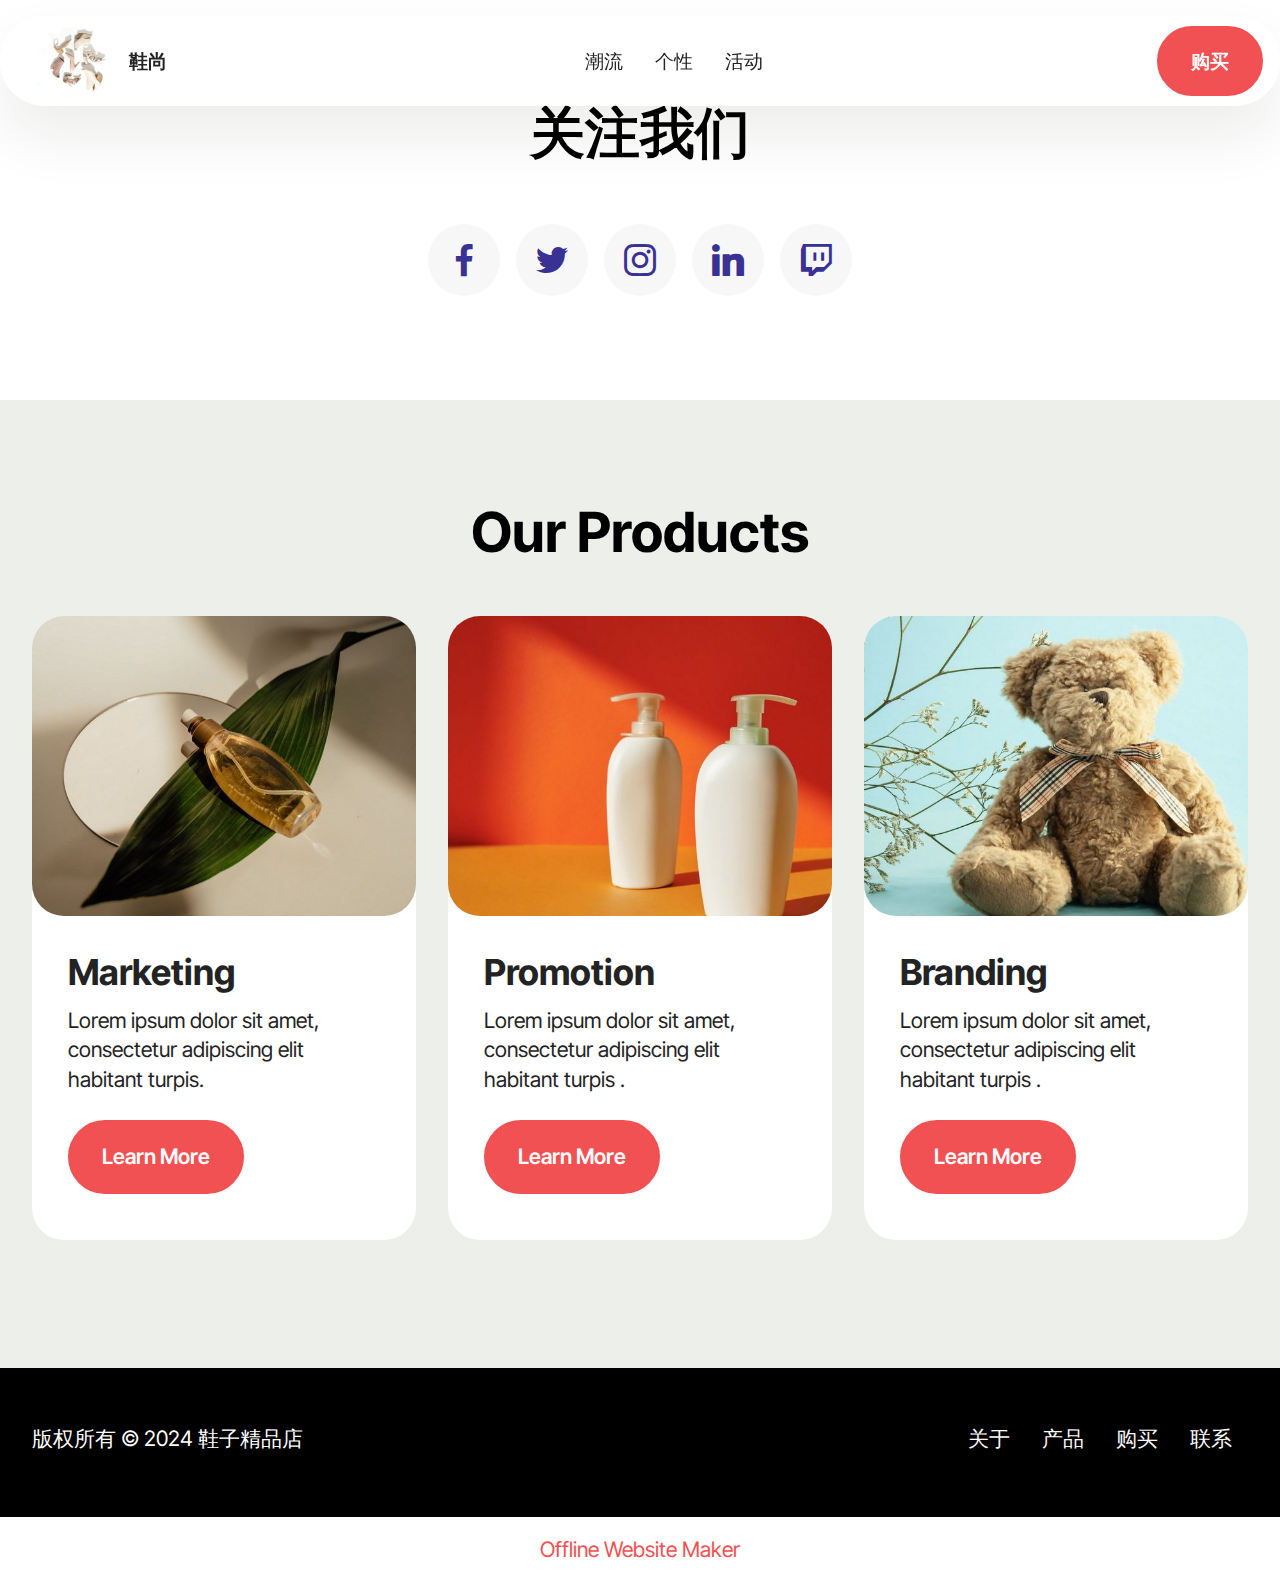
==== page1.html @ a9152b02 "create github pages" ====
<!DOCTYPE html>
<html  >
<head>
  <!-- Site made with Mobirise Website Builder v5.9.17, https://mobirise.com -->
  <meta charset="UTF-8">
  <meta http-equiv="X-UA-Compatible" content="IE=edge">
  <meta name="generator" content="Mobirise v5.9.17, mobirise.com">
  <meta name="twitter:card" content="summary_large_image"/>
  <meta name="twitter:image:src" content="assets/images/page1-meta.jpg">
  <meta property="og:image" content="assets/images/page1-meta.jpg">
  <meta name="twitter:title" content="产品页面">
  <meta name="viewport" content="width=device-width, initial-scale=1, minimum-scale=1">
  <link rel="shortcut icon" href="assets/images/photo-1519415943484-9fa1873496d4.jpeg" type="image/x-icon">
  <meta name="description" content="价格99">
  
  
  <title>产品页面</title>
  <link rel="stylesheet" href="assets/web/assets/mobirise-icons2/mobirise2.css">
  <link rel="stylesheet" href="assets/bootstrap/css/bootstrap.min.css">
  <link rel="stylesheet" href="assets/bootstrap/css/bootstrap-grid.min.css">
  <link rel="stylesheet" href="assets/bootstrap/css/bootstrap-reboot.min.css">
  <link rel="stylesheet" href="assets/dropdown/css/style.css">
  <link rel="stylesheet" href="assets/socicon/css/styles.css">
  <link rel="stylesheet" href="assets/theme/css/style.css">
  <link rel="preload" href="https://fonts.googleapis.com/css2?family=Inter+Tight:wght@400;700&display=swap&display=swap" as="style" onload="this.onload=null;this.rel='stylesheet'">
  <noscript><link rel="stylesheet" href="https://fonts.googleapis.com/css2?family=Inter+Tight:wght@400;700&display=swap&display=swap"></noscript>
  <link rel="preload" as="style" href="assets/mobirise/css/mbr-additional.css?v=5h6mQE"><link rel="stylesheet" href="assets/mobirise/css/mbr-additional.css?v=5h6mQE" type="text/css">

  
  
  
</head>
<body>
  
  <section data-bs-version="5.1" class="menu menu2 cid-u8G5Q96lY0" once="menu" id="menu02-4">
	

	<nav class="navbar navbar-dropdown navbar-fixed-top navbar-expand-lg">
		<div class="container">
			<div class="navbar-brand">
				<span class="navbar-logo">
					<a href="https://mobiri.se">
						<img src="assets/images/photo-1519415943484-9fa1873496d4.jpeg" alt="Mobirise Website Builder" style="height: 4.3rem;">
					</a>
				</span>
				<span class="navbar-caption-wrap"><a class="navbar-caption text-black display-4" href="https://mobiri.se">鞋尚</a></span>
			</div>
			<button class="navbar-toggler" type="button" data-toggle="collapse" data-bs-toggle="collapse" data-target="#navbarSupportedContent" data-bs-target="#navbarSupportedContent" aria-controls="navbarNavAltMarkup" aria-expanded="false" aria-label="Toggle navigation">
				<div class="hamburger">
					<span></span>
					<span></span>
					<span></span>
					<span></span>
				</div>
			</button>
			<div class="collapse navbar-collapse" id="navbarSupportedContent">
				<ul class="navbar-nav nav-dropdown" data-app-modern-menu="true">
					<li class="nav-item">
						<a class="nav-link link text-black display-4" href="https://mobiri.se">潮流</a>
					</li>
					<li class="nav-item">
						<a class="nav-link link text-black display-4" href="https://mobiri.se" aria-expanded="false">个性</a>
					</li>
					<li class="nav-item">
						<a class="nav-link link text-black display-4" href="https://mobiri.se">活动</a>
					</li>
				</ul>
				
				<div class="navbar-buttons mbr-section-btn">
					<a class="btn btn-primary display-4" href="https://mobiri.se">购买</a>
				</div>
			</div>
		</div>
	</nav>
</section>

<section data-bs-version="5.1" class="social05 cid-u8G5Q9a6Sm" id="social05-5">
    

    

    <div class="container">
        <div class="row">
            <h3 class="mbr-section-title align-center mb-5 mbr-fonts-style display-2">
                <strong>关注我们</strong>
            </h3>
            <div class="col-12">
                <div class="social-row">
                    <div class="soc-item">
                        <a href="https://mobiri.se/" target="_blank">
                            <span class="mbr-iconfont socicon socicon-facebook"></span>
                        </a>
                    </div>
                    <div class="soc-item">
                        <a href="https://mobiri.se/" target="_blank">
                            <span class="mbr-iconfont socicon-twitter socicon"></span>
                        </a>
                    </div>
                    <div class="soc-item">
                        <a href="https://mobiri.se/" target="_blank">
                            <span class="mbr-iconfont socicon-instagram socicon"></span>
                        </a>
                    </div>
                    <div class="soc-item">
                        <a href="https://mobiri.se/" target="_blank">
                            <span class="mbr-iconfont socicon socicon-linkedin"></span>
                        </a>
                    </div>
                    <div class="soc-item">
                        <a href="https://mobiri.se/" target="_blank">
                            <span class="mbr-iconfont socicon socicon-twitch"></span>
                        </a>
                    </div>
                </div>
            </div>
        </div>
    </div>
</section>

<section data-bs-version="5.1" class="features4 start cid-u8QDTVnGrA" id="features04-a">
	
	
	<div class="container">
		<div class="row justify-content-center">
			<div class="col-12 content-head">
				<div class="mbr-section-head mb-5">
					<h4 class="mbr-section-title mbr-fonts-style align-center mb-0 display-2">
						<strong>Our Products</strong>
					</h4>
					
					
				</div>
			</div>
		</div>
		<div class="row">
			<div class="item features-image col-12 col-md-6 col-lg-4">
				<div class="item-wrapper">
					<div class="item-img">
						<img src="assets/images/shop1.jpg" alt="Mobirise Website Builder">
					</div>
					<div class="item-content">
						<h5 class="item-title mbr-fonts-style display-5">
							<strong>Marketing</strong>
						</h5>
						<p class="mbr-text mbr-fonts-style display-7">
							Lorem ipsum dolor sit amet, consectetur adipiscing elit habitant turpis.
						</p>
						<div class="mbr-section-btn item-footer">
						<a href="" class="btn item-btn btn-primary display-7">Learn More</a>
					</div>
					</div>

				</div>
			</div>
			<div class="item features-image col-12 col-md-6 col-lg-4">
				<div class="item-wrapper">
					<div class="item-img">
						<img src="assets/images/shop2.jpg" alt="Mobirise Website Builder">
					</div>
					<div class="item-content">
						<h5 class="item-title mbr-fonts-style display-5">
							<strong>Promotion</strong>
						</h5>
						<p class="mbr-text mbr-fonts-style display-7">
							Lorem ipsum dolor sit amet, consectetur adipiscing elit habitant turpis .
						</p>
						<div class="mbr-section-btn item-footer"><a href="page1.html" class="btn item-btn btn-primary display-7" target="_blank">Learn More</a></div>
					</div>
				</div>
			</div>
			<div class="item features-image col-12 col-md-6 col-lg-4">
				<div class="item-wrapper">
					<div class="item-img">
						<img src="assets/images/shop3.jpg" alt="Mobirise Website Builder">
					</div>
					<div class="item-content">
						<h5 class="item-title mbr-fonts-style display-5">
							<strong>Branding</strong>
						</h5>
						<p class="mbr-text mbr-fonts-style display-7">
							Lorem ipsum dolor sit amet, consectetur adipiscing elit habitant turpis .<br>
						</p>
						<div class="mbr-section-btn item-footer"><a href="" class="btn item-btn btn-primary display-7">Learn More</a></div>
					</div>
				</div>
			</div>
		</div>
	</div>
</section>

<section data-bs-version="5.1" class="footer2 cid-u8G5Q9aRJq" once="footers" id="footer02-6">
    

    
    

    <div class="container">
        <div class="row">
            <div class="col-12 col-lg-6 center mt-2 mb-3">
                <p class="mbr-fonts-style copyright mb-0 display-7">版权所有 © 2024 鞋子精品店</p>
            </div>
            <div class="col-12 col-lg-6 center">
                <div class="row-links mt-2 mb-3">
                    <ul class="row-links-soc">
                        
                        
                        
                        
                    <li class="row-links-soc-item mbr-fonts-style display-7">
                            <a href="#" class="text-white">关于</a>
                        </li><li class="row-links-soc-item mbr-fonts-style display-7">
                            <a href="#" class="text-white">产品</a>
                        </li><li class="row-links-soc-item mbr-fonts-style display-7">
                            <a href="#" class="text-white">购买</a>
                        </li><li class="row-links-soc-item mbr-fonts-style display-7">
                            <a href="#" class="text-white">联系</a>
                        </li></ul>
                </div>
            </div>
        </div>
    </div>
</section><section class="display-7" style="padding: 0;align-items: center;justify-content: center;flex-wrap: wrap;    align-content: center;display: flex;position: relative;height: 4rem;"><a href="https://mobiri.se/3170842" style="flex: 1 1;height: 4rem;position: absolute;width: 100%;z-index: 1;"><img alt="" style="height: 4rem;" src="[data-uri]"></a><p style="margin: 0;text-align: center;" class="display-7">&#8204;</p><a style="z-index:1" href="https://mobirise.com/offline-website-builder.html">Offline Website Maker</a></section><script src="assets/bootstrap/js/bootstrap.bundle.min.js"></script>  <script src="assets/smoothscroll/smooth-scroll.js"></script>  <script src="assets/ytplayer/index.js"></script>  <script src="assets/dropdown/js/navbar-dropdown.js"></script>  <script src="assets/theme/js/script.js"></script>  
  
  
</body>
</html>
---- assets/web/assets/mobirise-icons2/mobirise2.css ----
@font-face {
  font-family: 'Moririse2';
  font-display: swap;
  src:  url('mobirise2.eot?f2bix4');
  src:  url('mobirise2.eot?f2bix4#iefix') format('embedded-opentype'),
    url('mobirise2.ttf?f2bix4') format('truetype'),
    url('mobirise2.woff?f2bix4') format('woff'),
    url('mobirise2.svg?f2bix4#mobirise2') format('svg');
  font-weight: normal;
  font-style: normal;
}

[class^="mobi-"], [class*=" mobi-"] {
  /* use !important to prevent issues with browser extensions that change fonts */
  font-family: 'Moririse2' !important;
  speak: none;
  font-style: normal;
  font-weight: normal;
  font-variant: normal;
  text-transform: none;
  line-height: 1;

  /* Better Font Rendering =========== */
  -webkit-font-smoothing: antialiased;
  -moz-osx-font-smoothing: grayscale;
}

.mobi-mbri-add-submenu:before {
  content: "\e900";
}
.mobi-mbri-alert:before {
  content: "\e901";
}
.mobi-mbri-align-center:before {
  content: "\e902";
}
.mobi-mbri-align-justify:before {
  content: "\e903";
}
.mobi-mbri-align-left:before {
  content: "\e904";
}
.mobi-mbri-align-right:before {
  content: "\e905";
}
.mobi-mbri-android:before {
  content: "\e906";
}
.mobi-mbri-apple:before {
  content: "\e907";
}
.mobi-mbri-arrow-down:before {
  content: "\e908";
}
.mobi-mbri-arrow-next:before {
  content: "\e909";
}
.mobi-mbri-arrow-prev:before {
  content: "\e90a";
}
.mobi-mbri-arrow-up:before {
  content: "\e90b";
}
.mobi-mbri-bold:before {
  content: "\e90c";
}
.mobi-mbri-bookmark:before {
  content: "\e90d";
}
.mobi-mbri-bootstrap:before {
  content: "\e90e";
}
.mobi-mbri-briefcase:before {
  content: "\e90f";
}
.mobi-mbri-browse:before {
  content: "\e910";
}
.mobi-mbri-bulleted-list:before {
  content: "\e911";
}
.mobi-mbri-calendar:before {
  content: "\e912";
}
.mobi-mbri-camera:before {
  content: "\e913";
}
.mobi-mbri-cart-add:before {
  content: "\e914";
}
.mobi-mbri-cart-full:before {
  content: "\e915";
}
.mobi-mbri-cash:before {
  content: "\e916";
}
.mobi-mbri-change-style:before {
  content: "\e917";
}
.mobi-mbri-chat:before {
  content: "\e918";
}
.mobi-mbri-clock:before {
  content: "\e919";
}
.mobi-mbri-close:before {
  content: "\e91a";
}
.mobi-mbri-cloud:before {
  content: "\e91b";
}
.mobi-mbri-code:before {
  content: "\e91c";
}
.mobi-mbri-contact-form:before {
  content: "\e91d";
}
.mobi-mbri-credit-card:before {
  content: "\e91e";
}
.mobi-mbri-cursor-click:before {
  content: "\e91f";
}
.mobi-mbri-cust-feedback:before {
  content: "\e920";
}
.mobi-mbri-database:before {
  content: "\e921";
}
.mobi-mbri-delivery:before {
  content: "\e922";
}
.mobi-mbri-desktop:before {
  content: "\e923";
}
.mobi-mbri-devices:before {
  content: "\e924";
}
.mobi-mbri-down:before {
  content: "\e925";
}
.mobi-mbri-download-2:before {
  content: "\e926";
}
.mobi-mbri-download:before {
  content: "\e927";
}
.mobi-mbri-drag-n-drop-2:before {
  content: "\e928";
}
.mobi-mbri-drag-n-drop:before {
  content: "\e929";
}
.mobi-mbri-edit-2:before {
  content: "\e92a";
}
.mobi-mbri-edit:before {
  content: "\e92b";
}
.mobi-mbri-error:before {
  content: "\e92c";
}
.mobi-mbri-extension:before {
  content: "\e92d";
}
.mobi-mbri-features:before {
  content: "\e92e";
}
.mobi-mbri-file:before {
  content: "\e92f";
}
.mobi-mbri-flag:before {
  content: "\e930";
}
.mobi-mbri-folder:before {
  content: "\e931";
}
.mobi-mbri-gift:before {
  content: "\e932";
}
.mobi-mbri-github:before {
  content: "\e933";
}
.mobi-mbri-globe-2:before {
  content: "\e934";
}
.mobi-mbri-globe:before {
  content: "\e935";
}
.mobi-mbri-growing-chart:before {
  content: "\e936";
}
.mobi-mbri-hearth:before {
  content: "\e937";
}
.mobi-mbri-help:before {
  content: "\e938";
}
.mobi-mbri-home:before {
  content: "\e939";
}
.mobi-mbri-hot-cup:before {
  content: "\e93a";
}
.mobi-mbri-idea:before {
  content: "\e93b";
}
.mobi-mbri-image-gallery:before {
  content: "\e93c";
}
.mobi-mbri-image-slider:before {
  content: "\e93d";
}
.mobi-mbri-info:before {
  content: "\e93e";
}
.mobi-mbri-italic:before {
  content: "\e93f";
}
.mobi-mbri-key:before {
  content: "\e940";
}
.mobi-mbri-laptop:before {
  content: "\e941";
}
.mobi-mbri-layers:before {
  content: "\e942";
}
.mobi-mbri-left-right:before {
  content: "\e943";
}
.mobi-mbri-left:before {
  content: "\e944";
}
.mobi-mbri-letter:before {
  content: "\e945";
}
.mobi-mbri-like:before {
  content: "\e946";
}
.mobi-mbri-link:before {
  content: "\e947";
}
.mobi-mbri-lock:before {
  content: "\e948";
}
.mobi-mbri-login:before {
  content: "\e949";
}
.mobi-mbri-logout:before {
  content: "\e94a";
}
.mobi-mbri-magic-stick:before {
  content: "\e94b";
}
.mobi-mbri-map-pin:before {
  content: "\e94c";
}
.mobi-mbri-menu:before {
  content: "\e94d";
}
.mobi-mbri-mobile-2:before {
  content: "\e94e";
}
.mobi-mbri-mobile-horizontal:before {
  content: "\e94f";
}
.mobi-mbri-mobile:before {
  content: "\e950";
}
.mobi-mbri-mobirise:before {
  content: "\e951";
}
.mobi-mbri-more-horizontal:before {
  content: "\e952";
}
.mobi-mbri-more-vertical:before {
  content: "\e953";
}
.mobi-mbri-music:before {
  content: "\e954";
}
.mobi-mbri-new-file:before {
  content: "\e955";
}
.mobi-mbri-numbered-list:before {
  content: "\e956";
}
.mobi-mbri-opened-folder:before {
  content: "\e957";
}
.mobi-mbri-pages:before {
  content: "\e958";
}
.mobi-mbri-paper-plane:before {
  content: "\e959";
}
.mobi-mbri-paperclip:before {
  content: "\e95a";
}
.mobi-mbri-phone:before {
  content: "\e95b";
}
.mobi-mbri-photo:before {
  content: "\e95c";
}
.mobi-mbri-photos:before {
  content: "\e95d";
}
.mobi-mbri-pin:before {
  content: "\e95e";
}
.mobi-mbri-play:before {
  content: "\e95f";
}
.mobi-mbri-plus:before {
  content: "\e960";
}
.mobi-mbri-preview:before {
  content: "\e961";
}
.mobi-mbri-print:before {
  content: "\e962";
}
.mobi-mbri-protect:before {
  content: "\e963";
}
.mobi-mbri-question:before {
  content: "\e964";
}
.mobi-mbri-quote-left:before {
  content: "\e965";
}
.mobi-mbri-quote-right:before {
  content: "\e966";
}
.mobi-mbri-redo:before {
  content: "\e967";
}
.mobi-mbri-refresh:before {
  content: "\e968";
}
.mobi-mbri-responsive-2:before {
  content: "\e969";
}
.mobi-mbri-responsive:before {
  content: "\e96a";
}
.mobi-mbri-right:before {
  content: "\e96b";
}
.mobi-mbri-rocket:before {
  content: "\e96c";
}
.mobi-mbri-sad-face:before {
  content: "\e96d";
}
.mobi-mbri-sale:before {
  content: "\e96e";
}
.mobi-mbri-save:before {
  content: "\e96f";
}
.mobi-mbri-search:before {
  content: "\e970";
}
.mobi-mbri-setting-2:before {
  content: "\e971";
}
.mobi-mbri-setting-3:before {
  content: "\e972";
}
.mobi-mbri-setting:before {
  content: "\e973";
}
.mobi-mbri-share:before {
  content: "\e974";
}
.mobi-mbri-shopping-bag:before {
  content: "\e975";
}
.mobi-mbri-shopping-basket:before {
  content: "\e976";
}
.mobi-mbri-shopping-cart:before {
  content: "\e977";
}
.mobi-mbri-sites:before {
  content: "\e978";
}
.mobi-mbri-smile-face:before {
  content: "\e979";
}
.mobi-mbri-speed:before {
  content: "\e97a";
}
.mobi-mbri-star:before {
  content: "\e97b";
}
.mobi-mbri-success:before {
  content: "\e97c";
}
.mobi-mbri-sun:before {
  content: "\e97d";
}
.mobi-mbri-sun2:before {
  content: "\e97e";
}
.mobi-mbri-tablet-vertical:before {
  content: "\e97f";
}
.mobi-mbri-tablet:before {
  content: "\e980";
}
.mobi-mbri-target:before {
  content: "\e981";
}
.mobi-mbri-timer:before {
  content: "\e982";
}
.mobi-mbri-to-ftp:before {
  content: "\e983";
}
.mobi-mbri-to-local-drive:before {
  content: "\e984";
}
.mobi-mbri-touch-swipe:before {
  content: "\e985";
}
.mobi-mbri-touch:before {
  content: "\e986";
}
.mobi-mbri-trash:before {
  content: "\e987";
}
.mobi-mbri-underline:before {
  content: "\e988";
}
.mobi-mbri-undo:before {
  content: "\e989";
}
.mobi-mbri-unlink:before {
  content: "\e98a";
}
.mobi-mbri-unlock:before {
  content: "\e98b";
}
.mobi-mbri-up-down:before {
  content: "\e98c";
}
.mobi-mbri-up:before {
  content: "\e98d";
}
.mobi-mbri-update:before {
  content: "\e98e";
}
.mobi-mbri-upload-2:before {
  content: "\e98f";
}
.mobi-mbri-upload:before {
  content: "\e990";
}
.mobi-mbri-user-2:before {
  content: "\e991";
}
.mobi-mbri-user:before {
  content: "\e992";
}
.mobi-mbri-users:before {
  content: "\e993";
}
.mobi-mbri-video-play:before {
  content: "\e994";
}
.mobi-mbri-video:before {
  content: "\e995";
}
.mobi-mbri-watch:before {
  content: "\e996";
}
.mobi-mbri-website-theme-2:before {
  content: "\e997";
}
.mobi-mbri-website-theme:before {
  content: "\e998";
}
.mobi-mbri-wifi:before {
  content: "\e999";
}
.mobi-mbri-windows:before {
  content: "\e99a";
}
.mobi-mbri-zoom-in:before {
  content: "\e99b";
}
.mobi-mbri-zoom-out:before {
  content: "\e99c";
}
---- assets/dropdown/css/style.css ----
.navbar-dropdown {
  left: 0;
  padding: 0;
  position: absolute;
  right: 0;
  top: 0;
  transition: all 0.45s ease;
  z-index: 1030;
  background: #282828; }
  .navbar-dropdown .navbar-logo {
    margin-right: 0.8rem;
    transition: margin 0.3s ease-in-out;
    vertical-align: middle; }
    .navbar-dropdown .navbar-logo img {
      height: 3.125rem;
      transition: all 0.3s ease-in-out; }
    .navbar-dropdown .navbar-logo.mbr-iconfont {
      font-size: 3.125rem;
      line-height: 3.125rem; }
  .navbar-dropdown .navbar-caption {
    font-weight: 700;
    white-space: normal;
    vertical-align: -4px;
    line-height: 3.125rem !important; }
    .navbar-dropdown .navbar-caption, .navbar-dropdown .navbar-caption:hover {
      color: inherit;
      text-decoration: none; }
  .navbar-dropdown .mbr-iconfont + .navbar-caption {
    vertical-align: -1px; }
  .navbar-dropdown.navbar-fixed-top {
    position: fixed; }
  .navbar-dropdown .navbar-brand span {
    vertical-align: -4px; }
  .navbar-dropdown.bg-color.transparent {
    background: none; }
  .navbar-dropdown.navbar-short .navbar-brand {
    padding: 0.625rem 0; }
    .navbar-dropdown.navbar-short .navbar-brand span {
      vertical-align: -1px; }
  .navbar-dropdown.navbar-short .navbar-caption {
    line-height: 2.375rem !important;
    vertical-align: -2px; }
  .navbar-dropdown.navbar-short .navbar-logo {
    margin-right: 0.5rem; }
    .navbar-dropdown.navbar-short .navbar-logo img {
      height: 2.375rem; }
    .navbar-dropdown.navbar-short .navbar-logo.mbr-iconfont {
      font-size: 2.375rem;
      line-height: 2.375rem; }
  .navbar-dropdown.navbar-short .mbr-table-cell {
    height: 3.625rem; }
  .navbar-dropdown .navbar-close {
    left: 0.6875rem;
    position: fixed;
    top: 0.75rem;
    z-index: 1000; }
  .navbar-dropdown .hamburger-icon {
    content: "";
    display: inline-block;
    vertical-align: middle;
    width: 16px;
    -webkit-box-shadow: 0 -6px 0 1px #282828,0 0 0 1px #282828,0 6px 0 1px #282828;
    -moz-box-shadow: 0 -6px 0 1px #282828,0 0 0 1px #282828,0 6px 0 1px #282828;
    box-shadow: 0 -6px 0 1px #282828,0 0 0 1px #282828,0 6px 0 1px #282828; }

.dropdown-menu .dropdown-toggle[data-toggle="dropdown-submenu"]::after {
  border-bottom: 0.35em solid transparent;
  border-left: 0.35em solid;
  border-right: 0;
  border-top: 0.35em solid transparent;
  margin-left: 0.3rem; }

.dropdown-menu .dropdown-item:focus {
  outline: 0; }

.nav-dropdown {
  font-size: 0.75rem;
  font-weight: 500;
  height: auto !important; }
  .nav-dropdown .nav-btn {
    padding-left: 1rem; }
  .nav-dropdown .link {
    margin: .667em 1.667em;
    font-weight: 500;
    padding: 0;
    transition: color .2s ease-in-out; }
    .nav-dropdown .link.dropdown-toggle {
      margin-right: 2.583em; }
      .nav-dropdown .link.dropdown-toggle::after {
        margin-left: .25rem;
        border-top: 0.35em solid;
        border-right: 0.35em solid transparent;
        border-left: 0.35em solid transparent;
        border-bottom: 0; }
      .nav-dropdown .link.dropdown-toggle[aria-expanded="true"] {
        margin: 0;
        padding: 0.667em 3.263em  0.667em 1.667em; }
  .nav-dropdown .link::after,
  .nav-dropdown .dropdown-item::after {
    color: inherit; }
  .nav-dropdown .btn {
    font-size: 0.75rem;
    font-weight: 700;
    letter-spacing: 0;
    margin-bottom: 0;
    padding-left: 1.25rem;
    padding-right: 1.25rem; }
  .nav-dropdown .dropdown-menu {
    border-radius: 0;
    border: 0;
    left: 0;
    margin: 0;
    padding-bottom: 1.25rem;
    padding-top: 1.25rem;
    position: relative; }
  .nav-dropdown .dropdown-submenu {
    margin-left: 0.125rem;
    top: 0; }
  .nav-dropdown .dropdown-item {
    font-weight: 500;
    line-height: 2;
    padding: 0.3846em 4.615em 0.3846em 1.5385em;
    position: relative;
    transition: color .2s ease-in-out, background-color .2s ease-in-out; }
    .nav-dropdown .dropdown-item::after {
      margin-top: -0.3077em;
      position: absolute;
      right: 1.1538em;
      top: 50%; }
    .nav-dropdown .dropdown-item:focus, .nav-dropdown .dropdown-item:hover {
      background: none; }

@media (max-width: 767px) {
  .nav-dropdown.navbar-toggleable-sm {
    bottom: 0;
    display: none;
    left: 0;
    overflow-x: hidden;
    position: fixed;
    top: 0;
    transform: translateX(-100%);
    -ms-transform: translateX(-100%);
    -webkit-transform: translateX(-100%);
    width: 18.75rem;
    z-index: 999; } }
.nav-dropdown.navbar-toggleable-xl {
  bottom: 0;
  display: none;
  left: 0;
  overflow-x: hidden;
  position: fixed;
  top: 0;
  transform: translateX(-100%);
  -ms-transform: translateX(-100%);
  -webkit-transform: translateX(-100%);
  width: 18.75rem;
  z-index: 999; }

.nav-dropdown-sm {
  display: block !important;
  overflow-x: hidden;
  overflow: auto;
  padding-top: 3.875rem; }
  .nav-dropdown-sm::after {
    content: "";
    display: block;
    height: 3rem;
    width: 100%; }
  .nav-dropdown-sm.collapse.in ~ .navbar-close {
    display: block !important; }
  .nav-dropdown-sm.collapsing, .nav-dropdown-sm.collapse.in {
    transform: translateX(0);
    -ms-transform: translateX(0);
    -webkit-transform: translateX(0);
    transition: all 0.25s ease-out;
    -webkit-transition: all 0.25s ease-out;
    background: #282828; }
  .nav-dropdown-sm.collapsing[aria-expanded="false"] {
    transform: translateX(-100%);
    -ms-transform: translateX(-100%);
    -webkit-transform: translateX(-100%); }
  .nav-dropdown-sm .nav-item {
    display: block;
    margin-left: 0 !important;
    padding-left: 0; }
  .nav-dropdown-sm .link,
  .nav-dropdown-sm .dropdown-item {
    border-top: 1px dotted rgba(255, 255, 255, 0.1);
    font-size: 0.8125rem;
    line-height: 1.6;
    margin: 0 !important;
    padding: 0.875rem 2.4rem 0.875rem 1.5625rem !important;
    position: relative;
    white-space: normal; }
    .nav-dropdown-sm .link:focus, .nav-dropdown-sm .link:hover,
    .nav-dropdown-sm .dropdown-item:focus,
    .nav-dropdown-sm .dropdown-item:hover {
      background: rgba(0, 0, 0, 0.2) !important;
      color: #c0a375; }
  .nav-dropdown-sm .nav-btn {
    position: relative;
    padding: 1.5625rem 1.5625rem 0 1.5625rem; }
    .nav-dropdown-sm .nav-btn::before {
      border-top: 1px dotted rgba(255, 255, 255, 0.1);
      content: "";
      left: 0;
      position: absolute;
      top: 0;
      width: 100%; }
    .nav-dropdown-sm .nav-btn + .nav-btn {
      padding-top: 0.625rem; }
      .nav-dropdown-sm .nav-btn + .nav-btn::before {
        display: none; }
  .nav-dropdown-sm .btn {
    padding: 0.625rem 0; }
  .nav-dropdown-sm .dropdown-toggle[data-toggle="dropdown-submenu"]::after {
    margin-left: .25rem;
    border-top: 0.35em solid;
    border-right: 0.35em solid transparent;
    border-left: 0.35em solid transparent;
    border-bottom: 0; }
  .nav-dropdown-sm .dropdown-toggle[data-toggle="dropdown-submenu"][aria-expanded="true"]::after {
    border-top: 0;
    border-right: 0.35em solid transparent;
    border-left: 0.35em solid transparent;
    border-bottom: 0.35em solid; }
  .nav-dropdown-sm .dropdown-menu {
    margin: 0;
    padding: 0;
    position: relative;
    top: 0;
    left: 0;
    width: 100%;
    border: 0;
    float: none;
    border-radius: 0;
    background: none; }
  .nav-dropdown-sm .dropdown-submenu {
    left: 100%;
    margin-left: 0.125rem;
    margin-top: -1.25rem;
    top: 0; }

.navbar-toggleable-sm .nav-dropdown .dropdown-menu {
  position: absolute; }

.navbar-toggleable-sm .nav-dropdown .dropdown-submenu {
  left: 100%;
  margin-left: 0.125rem;
  margin-top: -1.25rem;
  top: 0; }

.navbar-toggleable-sm.opened .nav-dropdown .dropdown-menu {
  position: relative; }

.navbar-toggleable-sm.opened .nav-dropdown .dropdown-submenu {
  left: 0;
  margin-left: 00rem;
  margin-top: 0rem;
  top: 0; }

.is-builder .nav-dropdown.collapsing {
  transition: none !important; }
---- assets/socicon/css/styles.css ----
@charset "UTF-8";

@font-face {
  font-family: 'Socicon';
  src:  url('../fonts/socicon.eot');
  src:  url('../fonts/socicon.eot?#iefix') format('embedded-opentype'),
    url('../fonts/socicon.woff2') format('woff2'),
    url('../fonts/socicon.ttf') format('truetype'),
    url('../fonts/socicon.woff') format('woff'),
    url('../fonts/socicon.svg#socicon') format('svg');
  font-weight: normal;
  font-style: normal;
  font-display: swap;
}

[data-icon]:before {
  font-family: "socicon" !important;
  content: attr(data-icon);
  font-style: normal !important;
  font-weight: normal !important;
  font-variant: normal !important;
  text-transform: none !important;
  speak: none;
  line-height: 1;
  -webkit-font-smoothing: antialiased;
  -moz-osx-font-smoothing: grayscale;
}

[class^="socicon-"], [class*=" socicon-"] {
  /* use !important to prevent issues with browser extensions that change fonts */
  font-family: 'Socicon' !important;
  speak: none;
  font-style: normal;
  font-weight: normal;
  font-variant: normal;
  text-transform: none;
  line-height: 1;

  /* Better Font Rendering =========== */
  -webkit-font-smoothing: antialiased;
  -moz-osx-font-smoothing: grayscale;
}

.socicon-eitaa:before {
  content: "\e97c";
}
.socicon-soroush:before {
  content: "\e97d";
}
.socicon-bale:before {
  content: "\e97e";
}
.socicon-zazzle:before {
  content: "\e97b";
}
.socicon-society6:before {
  content: "\e97a";
}
.socicon-redbubble:before {
  content: "\e979";
}
.socicon-avvo:before {
  content: "\e978";
}
.socicon-stitcher:before {
  content: "\e977";
}
.socicon-googlehangouts:before {
  content: "\e974";
}
.socicon-dlive:before {
  content: "\e975";
}
.socicon-vsco:before {
  content: "\e976";
}
.socicon-flipboard:before {
  content: "\e973";
}
.socicon-ubuntu:before {
  content: "\e958";
}
.socicon-artstation:before {
  content: "\e959";
}
.socicon-invision:before {
  content: "\e95a";
}
.socicon-torial:before {
  content: "\e95b";
}
.socicon-collectorz:before {
  content: "\e95c";
}
.socicon-seenthis:before {
  content: "\e95d";
}
.socicon-googleplaymusic:before {
  content: "\e95e";
}
.socicon-debian:before {
  content: "\e95f";
}
.socicon-filmfreeway:before {
  content: "\e960";
}
.socicon-gnome:before {
  content: "\e961";
}
.socicon-itchio:before {
  content: "\e962";
}
.socicon-jamendo:before {
  content: "\e963";
}
.socicon-mix:before {
  content: "\e964";
}
.socicon-sharepoint:before {
  content: "\e965";
}
.socicon-tinder:before {
  content: "\e966";
}
.socicon-windguru:before {
  content: "\e967";
}
.socicon-cdbaby:before {
  content: "\e968";
}
.socicon-elementaryos:before {
  content: "\e969";
}
.socicon-stage32:before {
  content: "\e96a";
}
.socicon-tiktok:before {
  content: "\e96b";
}
.socicon-gitter:before {
  content: "\e96c";
}
.socicon-letterboxd:before {
  content: "\e96d";
}
.socicon-threema:before {
  content: "\e96e";
}
.socicon-splice:before {
  content: "\e96f";
}
.socicon-metapop:before {
  content: "\e970";
}
.socicon-naver:before {
  content: "\e971";
}
.socicon-remote:before {
  content: "\e972";
}
.socicon-internet:before {
  content: "\e957";
}
.socicon-moddb:before {
  content: "\e94b";
}
.socicon-indiedb:before {
  content: "\e94c";
}
.socicon-traxsource:before {
  content: "\e94d";
}
.socicon-gamefor:before {
  content: "\e94e";
}
.socicon-pixiv:before {
  content: "\e94f";
}
.socicon-myanimelist:before {
  content: "\e950";
}
.socicon-blackberry:before {
  content: "\e951";
}
.socicon-wickr:before {
  content: "\e952";
}
.socicon-spip:before {
  content: "\e953";
}
.socicon-napster:before {
  content: "\e954";
}
.socicon-beatport:before {
  content: "\e955";
}
.socicon-hackerone:before {
  content: "\e956";
}
.socicon-hackernews:before {
  content: "\e946";
}
.socicon-smashwords:before {
  content: "\e947";
}
.socicon-kobo:before {
  content: "\e948";
}
.socicon-bookbub:before {
  content: "\e949";
}
.socicon-mailru:before {
  content: "\e94a";
}
.socicon-gitlab:before {
  content: "\e945";
}
.socicon-instructables:before {
  content: "\e944";
}
.socicon-portfolio:before {
  content: "\e943";
}
.socicon-codered:before {
  content: "\e940";
}
.socicon-origin:before {
  content: "\e941";
}
.socicon-nextdoor:before {
  content: "\e942";
}
.socicon-udemy:before {
  content: "\e93f";
}
.socicon-livemaster:before {
  content: "\e93e";
}
.socicon-crunchbase:before {
  content: "\e93b";
}
.socicon-homefy:before {
  content: "\e93c";
}
.socicon-calendly:before {
  content: "\e93d";
}
.socicon-realtor:before {
  content: "\e90f";
}
.socicon-tidal:before {
  content: "\e910";
}
.socicon-qobuz:before {
  content: "\e911";
}
.socicon-natgeo:before {
  content: "\e912";
}
.socicon-mastodon:before {
  content: "\e913";
}
.socicon-unsplash:before {
  content: "\e914";
}
.socicon-homeadvisor:before {
  content: "\e915";
}
.socicon-angieslist:before {
  content: "\e916";
}
.socicon-codepen:before {
  content: "\e917";
}
.socicon-slack:before {
  content: "\e918";
}
.socicon-openaigym:before {
  content: "\e919";
}
.socicon-logmein:before {
  content: "\e91a";
}
.socicon-fiverr:before {
  content: "\e91b";
}
.socicon-gotomeeting:before {
  content: "\e91c";
}
.socicon-aliexpress:before {
  content: "\e91d";
}
.socicon-guru:before {
  content: "\e91e";
}
.socicon-appstore:before {
  content: "\e91f";
}
.socicon-homes:before {
  content: "\e920";
}
.socicon-zoom:before {
  content: "\e921";
}
.socicon-alibaba:before {
  content: "\e922";
}
.socicon-craigslist:before {
  content: "\e923";
}
.socicon-wix:before {
  content: "\e924";
}
.socicon-redfin:before {
  content: "\e925";
}
.socicon-googlecalendar:before {
  content: "\e926";
}
.socicon-shopify:before {
  content: "\e927";
}
.socicon-freelancer:before {
  content: "\e928";
}
.socicon-seedrs:before {
  content: "\e929";
}
.socicon-bing:before {
  content: "\e92a";
}
.socicon-doodle:before {
  content: "\e92b";
}
.socicon-bonanza:before {
  content: "\e92c";
}
.socicon-squarespace:before {
  content: "\e92d";
}
.socicon-toptal:before {
  content: "\e92e";
}
.socicon-gust:before {
  content: "\e92f";
}
.socicon-ask:before {
  content: "\e930";
}
.socicon-trulia:before {
  content: "\e931";
}
.socicon-loomly:before {
  content: "\e932";
}
.socicon-ghost:before {
  content: "\e933";
}
.socicon-upwork:before {
  content: "\e934";
}
.socicon-fundable:before {
  content: "\e935";
}
.socicon-booking:before {
  content: "\e936";
}
.socicon-googlemaps:before {
  content: "\e937";
}
.socicon-zillow:before {
  content: "\e938";
}
.socicon-niconico:before {
  content: "\e939";
}
.socicon-toneden:before {
  content: "\e93a";
}
.socicon-augment:before {
  content: "\e908";
}
.socicon-bitbucket:before {
  content: "\e909";
}
.socicon-fyuse:before {
  content: "\e90a";
}
.socicon-yt-gaming:before {
  content: "\e90b";
}
.socicon-sketchfab:before {
  content: "\e90c";
}
.socicon-mobcrush:before {
  content: "\e90d";
}
.socicon-microsoft:before {
  content: "\e90e";
}
.socicon-pandora:before {
  content: "\e907";
}
.socicon-messenger:before {
  content: "\e906";
}
.socicon-gamewisp:before {
  content: "\e905";
}
.socicon-bloglovin:before {
  content: "\e904";
}
.socicon-tunein:before {
  content: "\e903";
}
.socicon-gamejolt:before {
  content: "\e901";
}
.socicon-trello:before {
  content: "\e902";
}
.socicon-spreadshirt:before {
  content: "\e900";
}
.socicon-500px:before {
  content: "\e000";
}
.socicon-8tracks:before {
  content: "\e001";
}
.socicon-airbnb:before {
  content: "\e002";
}
.socicon-alliance:before {
  content: "\e003";
}
.socicon-amazon:before {
  content: "\e004";
}
.socicon-amplement:before {
  content: "\e005";
}
.socicon-android:before {
  content: "\e006";
}
.socicon-angellist:before {
  content: "\e007";
}
.socicon-apple:before {
  content: "\e008";
}
.socicon-appnet:before {
  content: "\e009";
}
.socicon-baidu:before {
  content: "\e00a";
}
.socicon-bandcamp:before {
  content: "\e00b";
}
.socicon-battlenet:before {
  content: "\e00c";
}
.socicon-mixer:before {
  content: "\e00d";
}
.socicon-bebee:before {
  content: "\e00e";
}
.socicon-bebo:before {
  content: "\e00f";
}
.socicon-behance:before {
  content: "\e010";
}
.socicon-blizzard:before {
  content: "\e011";
}
.socicon-blogger:before {
  content: "\e012";
}
.socicon-buffer:before {
  content: "\e013";
}
.socicon-chrome:before {
  content: "\e014";
}
.socicon-coderwall:before {
  content: "\e015";
}
.socicon-curse:before {
  content: "\e016";
}
.socicon-dailymotion:before {
  content: "\e017";
}
.socicon-deezer:before {
  content: "\e018";
}
.socicon-delicious:before {
  content: "\e019";
}
.socicon-deviantart:before {
  content: "\e01a";
}
.socicon-diablo:before {
  content: "\e01b";
}
.socicon-digg:before {
  content: "\e01c";
}
.socicon-discord:before {
  content: "\e01d";
}
.socicon-disqus:before {
  content: "\e01e";
}
.socicon-douban:before {
  content: "\e01f";
}
.socicon-draugiem:before {
  content: "\e020";
}
.socicon-dribbble:before {
  content: "\e021";
}
.socicon-drupal:before {
  content: "\e022";
}
.socicon-ebay:before {
  content: "\e023";
}
.socicon-ello:before {
  content: "\e024";
}
.socicon-endomodo:before {
  content: "\e025";
}
.socicon-envato:before {
  content: "\e026";
}
.socicon-etsy:before {
  content: "\e027";
}
.socicon-facebook:before {
  content: "\e028";
}
.socicon-feedburner:before {
  content: "\e029";
}
.socicon-filmweb:before {
  content: "\e02a";
}
.socicon-firefox:before {
  content: "\e02b";
}
.socicon-flattr:before {
  content: "\e02c";
}
.socicon-flickr:before {
  content: "\e02d";
}
.socicon-formulr:before {
  content: "\e02e";
}
.socicon-forrst:before {
  content: "\e02f";
}
.socicon-foursquare:before {
  content: "\e030";
}
.socicon-friendfeed:before {
  content: "\e031";
}
.socicon-github:before {
  content: "\e032";
}
.socicon-goodreads:before {
  content: "\e033";
}
.socicon-google:before {
  content: "\e034";
}
.socicon-googlescholar:before {
  content: "\e035";
}
.socicon-googlegroups:before {
  content: "\e036";
}
.socicon-googlephotos:before {
  content: "\e037";
}
.socicon-googleplus:before {
  content: "\e038";
}
.socicon-grooveshark:before {
  content: "\e039";
}
.socicon-hackerrank:before {
  content: "\e03a";
}
.socicon-hearthstone:before {
  content: "\e03b";
}
.socicon-hellocoton:before {
  content: "\e03c";
}
.socicon-heroes:before {
  content: "\e03d";
}
.socicon-smashcast:before {
  content: "\e03e";
}
.socicon-horde:before {
  content: "\e03f";
}
.socicon-houzz:before {
  content: "\e040";
}
.socicon-icq:before {
  content: "\e041";
}
.socicon-identica:before {
  content: "\e042";
}
.socicon-imdb:before {
  content: "\e043";
}
.socicon-instagram:before {
  content: "\e044";
}
.socicon-issuu:before {
  content: "\e045";
}
.socicon-istock:before {
  content: "\e046";
}
.socicon-itunes:before {
  content: "\e047";
}
.socicon-keybase:before {
  content: "\e048";
}
.socicon-lanyrd:before {
  content: "\e049";
}
.socicon-lastfm:before {
  content: "\e04a";
}
.socicon-line:before {
  content: "\e04b";
}
.socicon-linkedin:before {
  content: "\e04c";
}
.socicon-livejournal:before {
  content: "\e04d";
}
.socicon-lyft:before {
  content: "\e04e";
}
.socicon-macos:before {
  content: "\e04f";
}
.socicon-mail:before {
  content: "\e050";
}
.socicon-medium:before {
  content: "\e051";
}
.socicon-meetup:before {
  content: "\e052";
}
.socicon-mixcloud:before {
  content: "\e053";
}
.socicon-modelmayhem:before {
  content: "\e054";
}
.socicon-mumble:before {
  content: "\e055";
}
.socicon-myspace:before {
  content: "\e056";
}
.socicon-newsvine:before {
  content: "\e057";
}
.socicon-nintendo:before {
  content: "\e058";
}
.socicon-npm:before {
  content: "\e059";
}
.socicon-odnoklassniki:before {
  content: "\e05a";
}
.socicon-openid:before {
  content: "\e05b";
}
.socicon-opera:before {
  content: "\e05c";
}
.socicon-outlook:before {
  content: "\e05d";
}
.socicon-overwatch:before {
  content: "\e05e";
}
.socicon-patreon:before {
  content: "\e05f";
}
.socicon-paypal:before {
  content: "\e060";
}
.socicon-periscope:before {
  content: "\e061";
}
.socicon-persona:before {
  content: "\e062";
}
.socicon-pinterest:before {
  content: "\e063";
}
.socicon-play:before {
  content: "\e064";
}
.socicon-player:before {
  content: "\e065";
}
.socicon-playstation:before {
  content: "\e066";
}
.socicon-pocket:before {
  content: "\e067";
}
.socicon-qq:before {
  content: "\e068";
}
.socicon-quora:before {
  content: "\e069";
}
.socicon-raidcall:before {
  content: "\e06a";
}
.socicon-ravelry:before {
  content: "\e06b";
}
.socicon-reddit:before {
  content: "\e06c";
}
.socicon-renren:before {
  content: "\e06d";
}
.socicon-researchgate:before {
  content: "\e06e";
}
.socicon-residentadvisor:before {
  content: "\e06f";
}
.socicon-reverbnation:before {
  content: "\e070";
}
.socicon-rss:before {
  content: "\e071";
}
.socicon-sharethis:before {
  content: "\e072";
}
.socicon-skype:before {
  content: "\e073";
}
.socicon-slideshare:before {
  content: "\e074";
}
.socicon-smugmug:before {
  content: "\e075";
}
.socicon-snapchat:before {
  content: "\e076";
}
.socicon-songkick:before {
  content: "\e077";
}
.socicon-soundcloud:before {
  content: "\e078";
}
.socicon-spotify:before {
  content: "\e079";
}
.socicon-stackexchange:before {
  content: "\e07a";
}
.socicon-stackoverflow:before {
  content: "\e07b";
}
.socicon-starcraft:before {
  content: "\e07c";
}
.socicon-stayfriends:before {
  content: "\e07d";
}
.socicon-steam:before {
  content: "\e07e";
}
.socicon-storehouse:before {
  content: "\e07f";
}
.socicon-strava:before {
  content: "\e080";
}
.socicon-streamjar:before {
  content: "\e081";
}
.socicon-stumbleupon:before {
  content: "\e082";
}
.socicon-swarm:before {
  content: "\e083";
}
.socicon-teamspeak:before {
  content: "\e084";
}
.socicon-teamviewer:before {
  content: "\e085";
}
.socicon-technorati:before {
  content: "\e086";
}
.socicon-telegram:before {
  content: "\e087";
}
.socicon-tripadvisor:before {
  content: "\e088";
}
.socicon-tripit:before {
  content: "\e089";
}
.socicon-triplej:before {
  content: "\e08a";
}
.socicon-tumblr:before {
  content: "\e08b";
}
.socicon-twitch:before {
  content: "\e08c";
}
.socicon-twitter:before {
  content: "\e08d";
}
.socicon-uber:before {
  content: "\e08e";
}
.socicon-ventrilo:before {
  content: "\e08f";
}
.socicon-viadeo:before {
  content: "\e090";
}
.socicon-viber:before {
  content: "\e091";
}
.socicon-viewbug:before {
  content: "\e092";
}
.socicon-vimeo:before {
  content: "\e093";
}
.socicon-vine:before {
  content: "\e094";
}
.socicon-vkontakte:before {
  content: "\e095";
}
.socicon-warcraft:before {
  content: "\e096";
}
.socicon-wechat:before {
  content: "\e097";
}
.socicon-weibo:before {
  content: "\e098";
}
.socicon-whatsapp:before {
  content: "\e099";
}
.socicon-wikipedia:before {
  content: "\e09a";
}
.socicon-windows:before {
  content: "\e09b";
}
.socicon-wordpress:before {
  content: "\e09c";
}
.socicon-wykop:before {
  content: "\e09d";
}
.socicon-xbox:before {
  content: "\e09e";
}
.socicon-xing:before {
  content: "\e09f";
}
.socicon-yahoo:before {
  content: "\e0a0";
}
.socicon-yammer:before {
  content: "\e0a1";
}
.socicon-yandex:before {
  content: "\e0a2";
}
.socicon-yelp:before {
  content: "\e0a3";
}
.socicon-younow:before {
  content: "\e0a4";
}
.socicon-youtube:before {
  content: "\e0a5";
}
.socicon-zapier:before {
  content: "\e0a6";
}
.socicon-zerply:before {
  content: "\e0a7";
}
.socicon-zomato:before {
  content: "\e0a8";
}
.socicon-zynga:before {
  content: "\e0a9";
}
---- assets/theme/css/style.css ----
@charset "UTF-8";
section {
  background-color: #ffffff;
}

body {
  font-style: normal;
  line-height: 1.5;
  font-weight: 400;
  color: #232323;
  position: relative;
}

button {
  background-color: transparent;
  border-color: transparent;
}

.embla__button,
.carousel-control {
  background-color: #edefea !important;
  opacity: 0.8 !important;
  color: #464845 !important;
  border-color: #edefea !important;
}

.carousel .close,
.modalWindow .close {
  background-color: #edefea !important;
  color: #464845 !important;
  border-color: #edefea !important;
  opacity: 0.8 !important;
}

.carousel .close:hover,
.modalWindow .close:hover {
  opacity: 1 !important;
}

.carousel-indicators li {
  background-color: #edefea !important;
  border: 2px solid #464845 !important;
}

.carousel-indicators li:hover,
.carousel-indicators li:active {
  opacity: 0.8 !important;
}

.embla__button:hover,
.carousel-control:hover {
  background-color: #edefea !important;
  opacity: 1 !important;
}

.modalWindow-video-container {
  height: 80%;
}

section,
.container,
.container-fluid {
  position: relative;
  word-wrap: break-word;
}

a.mbr-iconfont:hover {
  text-decoration: none;
}

.article .lead p,
.article .lead ul,
.article .lead ol,
.article .lead pre,
.article .lead blockquote {
  margin-bottom: 0;
}

a {
  font-style: normal;
  font-weight: 400;
  cursor: pointer;
}
a, a:hover {
  text-decoration: none;
}

.mbr-section-title {
  font-style: normal;
  line-height: 1.3;
}

.mbr-section-subtitle {
  line-height: 1.3;
}

.mbr-text {
  font-style: normal;
  line-height: 1.7;
}

h1,
h2,
h3,
h4,
h5,
h6,
.display-1,
.display-2,
.display-4,
.display-5,
.display-7,
span,
p,
a {
  line-height: 1;
  word-break: break-word;
  word-wrap: break-word;
  font-weight: 400;
}

b,
strong {
  font-weight: bold;
}

input:-webkit-autofill, input:-webkit-autofill:hover, input:-webkit-autofill:focus, input:-webkit-autofill:active {
  transition-delay: 9999s;
  -webkit-transition-property: background-color, color;
  transition-property: background-color, color;
}

textarea[type=hidden] {
  display: none;
}

section {
  background-position: 50% 50%;
  background-repeat: no-repeat;
  background-size: cover;
}
section .mbr-background-video,
section .mbr-background-video-preview {
  position: absolute;
  bottom: 0;
  left: 0;
  right: 0;
  top: 0;
}

.hidden {
  visibility: hidden;
}

.mbr-z-index20 {
  z-index: 20;
}

/*! Base colors */
.mbr-white {
  color: #ffffff;
}

.mbr-black {
  color: #111111;
}

.mbr-bg-white {
  background-color: #ffffff;
}

.mbr-bg-black {
  background-color: #000000;
}

/*! Text-aligns */
.align-left {
  text-align: left;
}

.align-center {
  text-align: center;
}

.align-right {
  text-align: right;
}

/*! Font-weight  */
.mbr-light {
  font-weight: 300;
}

.mbr-regular {
  font-weight: 400;
}

.mbr-semibold {
  font-weight: 500;
}

.mbr-bold {
  font-weight: 700;
}

/*! Media  */
.media-content {
  flex-basis: 100%;
}

.media-container-row {
  display: flex;
  flex-direction: row;
  flex-wrap: wrap;
  justify-content: center;
  align-content: center;
  align-items: start;
}
.media-container-row .media-size-item {
  width: 400px;
}

.media-container-column {
  display: flex;
  flex-direction: column;
  flex-wrap: wrap;
  justify-content: center;
  align-content: center;
  align-items: stretch;
}
.media-container-column > * {
  width: 100%;
}

@media (min-width: 992px) {
  .media-container-row {
    flex-wrap: nowrap;
  }
}
figure {
  margin-bottom: 0;
  overflow: hidden;
}

figure[mbr-media-size] {
  transition: width 0.1s;
}

img,
iframe {
  display: block;
  width: 100%;
}

.card {
  background-color: transparent;
  border: none;
}

.card-box {
  width: 100%;
}

.card-img {
  text-align: center;
  flex-shrink: 0;
  -webkit-flex-shrink: 0;
}

.media {
  max-width: 100%;
  margin: 0 auto;
}

.mbr-figure {
  align-self: center;
}

.media-container > div {
  max-width: 100%;
}

.mbr-figure img,
.card-img img {
  width: 100%;
}

@media (max-width: 991px) {
  .media-size-item {
    width: auto !important;
  }
  .media {
    width: auto;
  }
  .mbr-figure {
    width: 100% !important;
  }
}
/*! Buttons */
.mbr-section-btn {
  margin-left: -0.6rem;
  margin-right: -0.6rem;
  font-size: 0;
}

.btn {
  font-weight: 600;
  border-width: 1px;
  font-style: normal;
  margin: 0.6rem 0.6rem;
  white-space: normal;
  transition: all 0.2s ease-in-out;
  display: inline-flex;
  align-items: center;
  justify-content: center;
  word-break: break-word;
}

.btn-sm {
  font-weight: 600;
  letter-spacing: 0px;
  transition: all 0.3s ease-in-out;
}

.btn-md {
  font-weight: 600;
  letter-spacing: 0px;
  transition: all 0.3s ease-in-out;
}

.btn-lg {
  font-weight: 600;
  letter-spacing: 0px;
  transition: all 0.3s ease-in-out;
}

.btn-form {
  margin: 0;
}
.btn-form:hover {
  cursor: pointer;
}

nav .mbr-section-btn {
  margin-left: 0rem;
  margin-right: 0rem;
}

/*! Btn icon margin */
.btn .mbr-iconfont,
.btn.btn-sm .mbr-iconfont {
  order: 1;
  cursor: pointer;
  margin-left: 0.5rem;
  vertical-align: sub;
}

.btn.btn-md .mbr-iconfont,
.btn.btn-md .mbr-iconfont {
  margin-left: 0.8rem;
}

.mbr-regular {
  font-weight: 400;
}

.mbr-semibold {
  font-weight: 500;
}

.mbr-bold {
  font-weight: 700;
}

[type=submit] {
  -webkit-appearance: none;
}

/*! Full-screen */
.mbr-fullscreen .mbr-overlay {
  min-height: 100vh;
}

.mbr-fullscreen {
  display: flex;
  display: -moz-flex;
  display: -ms-flex;
  display: -o-flex;
  align-items: center;
  min-height: 100vh;
  padding-top: 3rem;
  padding-bottom: 3rem;
}

/*! Map */
.map {
  height: 25rem;
  position: relative;
}
.map iframe {
  width: 100%;
  height: 100%;
}

/*! Scroll to top arrow */
.mbr-arrow-up {
  bottom: 25px;
  right: 90px;
  position: fixed;
  text-align: right;
  z-index: 5000;
  color: #ffffff;
  font-size: 22px;
}

.mbr-arrow-up a {
  background: rgba(0, 0, 0, 0.2);
  border-radius: 50%;
  color: #fff;
  display: inline-block;
  height: 60px;
  width: 60px;
  border: 2px solid #fff;
  outline-style: none !important;
  position: relative;
  text-decoration: none;
  transition: all 0.3s ease-in-out;
  cursor: pointer;
  text-align: center;
}
.mbr-arrow-up a:hover {
  background-color: rgba(0, 0, 0, 0.4);
}
.mbr-arrow-up a i {
  line-height: 60px;
}

.mbr-arrow-up-icon {
  display: block;
  color: #fff;
}

.mbr-arrow-up-icon::before {
  content: "›";
  display: inline-block;
  font-family: serif;
  font-size: 22px;
  line-height: 1;
  font-style: normal;
  position: relative;
  top: 6px;
  left: -4px;
  transform: rotate(-90deg);
}

/*! Arrow Down */
.mbr-arrow {
  position: absolute;
  bottom: 45px;
  left: 50%;
  width: 60px;
  height: 60px;
  cursor: pointer;
  background-color: rgba(80, 80, 80, 0.5);
  border-radius: 50%;
  transform: translateX(-50%);
}
@media (max-width: 767px) {
  .mbr-arrow {
    display: none;
  }
}
.mbr-arrow > a {
  display: inline-block;
  text-decoration: none;
  outline-style: none;
  animation: arrowdown 1.7s ease-in-out infinite;
  color: #ffffff;
}
.mbr-arrow > a > i {
  position: absolute;
  top: -2px;
  left: 15px;
  font-size: 2rem;
}

#scrollToTop a i::before {
  content: "";
  position: absolute;
  display: block;
  border-bottom: 2.5px solid #fff;
  border-left: 2.5px solid #fff;
  width: 27.8%;
  height: 27.8%;
  left: 50%;
  top: 51%;
  transform: translateY(-30%) translateX(-50%) rotate(135deg);
}

@keyframes arrowdown {
  0% {
    transform: translateY(0px);
  }
  50% {
    transform: translateY(-5px);
  }
  100% {
    transform: translateY(0px);
  }
}
@media (max-width: 500px) {
  .mbr-arrow-up {
    left: 0;
    right: 0;
    text-align: center;
  }
}
/*Gradients animation*/
@keyframes gradient-animation {
  from {
    background-position: 0% 100%;
    animation-timing-function: ease-in-out;
  }
  to {
    background-position: 100% 0%;
    animation-timing-function: ease-in-out;
  }
}
.bg-gradient {
  background-size: 200% 200%;
  animation: gradient-animation 5s infinite alternate;
  -webkit-animation: gradient-animation 5s infinite alternate;
}

.menu .navbar-brand {
  display: -webkit-flex;
}
.menu .navbar-brand span {
  display: flex;
  display: -webkit-flex;
}
.menu .navbar-brand .navbar-caption-wrap {
  display: -webkit-flex;
}
.menu .navbar-brand .navbar-logo img {
  display: -webkit-flex;
  width: auto;
}
@media (min-width: 768px) and (max-width: 991px) {
  .menu .navbar-toggleable-sm .navbar-nav {
    display: -ms-flexbox;
  }
}
@media (max-width: 991px) {
  .menu .navbar-collapse {
    max-height: 93.5vh;
  }
  .menu .navbar-collapse.show {
    overflow: auto;
  }
}
@media (min-width: 992px) {
  .menu .navbar-nav.nav-dropdown {
    display: -webkit-flex;
  }
  .menu .navbar-toggleable-sm .navbar-collapse {
    display: -webkit-flex !important;
  }
  .menu .collapsed .navbar-collapse {
    max-height: 93.5vh;
  }
  .menu .collapsed .navbar-collapse.show {
    overflow: auto;
  }
}
@media (max-width: 767px) {
  .menu .navbar-collapse {
    max-height: 80vh;
  }
}

.nav-link .mbr-iconfont {
  margin-right: 0.5rem;
}

.navbar {
  display: -webkit-flex;
  -webkit-flex-wrap: wrap;
  -webkit-align-items: center;
  -webkit-justify-content: space-between;
}

.navbar-collapse {
  -webkit-flex-basis: 100%;
  -webkit-flex-grow: 1;
  -webkit-align-items: center;
}

.nav-dropdown .link {
  padding: 0.667em 1.667em !important;
  margin: 0 !important;
}

.nav {
  display: -webkit-flex;
  -webkit-flex-wrap: wrap;
}

.row {
  display: -webkit-flex;
  -webkit-flex-wrap: wrap;
}

.justify-content-center {
  -webkit-justify-content: center;
}

.form-inline {
  display: -webkit-flex;
}

.card-wrapper {
  -webkit-flex: 1;
}

.carousel-control {
  z-index: 10;
  display: -webkit-flex;
}

.carousel-controls {
  display: -webkit-flex;
}

.media {
  display: -webkit-flex;
}

.form-group:focus {
  outline: none;
}

.jq-selectbox__select {
  padding: 7px 0;
  position: relative;
}

.jq-selectbox__dropdown {
  overflow: hidden;
  border-radius: 10px;
  position: absolute;
  top: 100%;
  left: 0 !important;
  width: 100% !important;
}

.jq-selectbox__trigger-arrow {
  right: 0;
  transform: translateY(-50%);
}

.jq-selectbox li {
  padding: 1.07em 0.5em;
}

input[type=range] {
  padding-left: 0 !important;
  padding-right: 0 !important;
}

.modal-dialog,
.modal-content {
  height: 100%;
}

.modal-dialog .carousel-inner {
  height: calc(100vh - 1.75rem);
}
@media (max-width: 575px) {
  .modal-dialog .carousel-inner {
    height: calc(100vh - 1rem);
  }
}

.carousel-item {
  text-align: center;
}

.carousel-item img {
  margin: auto;
}

.navbar-toggler {
  align-self: flex-start;
  padding: 0.25rem 0.75rem;
  font-size: 1.25rem;
  line-height: 1;
  background: transparent;
  border: 1px solid transparent;
  border-radius: 0.25rem;
}

.navbar-toggler:focus,
.navbar-toggler:hover {
  text-decoration: none;
  box-shadow: none;
}

.navbar-toggler-icon {
  display: inline-block;
  width: 1.5em;
  height: 1.5em;
  vertical-align: middle;
  content: "";
  background: no-repeat center center;
  background-size: 100% 100%;
}

.navbar-toggler-left {
  position: absolute;
  left: 1rem;
}

.navbar-toggler-right {
  position: absolute;
  right: 1rem;
}

.card-img {
  width: auto;
}

.menu .navbar.collapsed:not(.beta-menu) {
  flex-direction: column;
}

.carousel-item.active,
.carousel-item-next,
.carousel-item-prev {
  display: flex;
}

.note-air-layout .dropup .dropdown-menu,
.note-air-layout .navbar-fixed-bottom .dropdown .dropdown-menu {
  bottom: initial !important;
}

html,
body {
  height: auto;
  min-height: 100vh;
}

.dropup .dropdown-toggle::after {
  display: none;
}

.form-asterisk {
  font-family: initial;
  position: absolute;
  top: -2px;
  font-weight: normal;
}

.form-control-label {
  position: relative;
  cursor: pointer;
  margin-bottom: 0.357em;
  padding: 0;
}

.alert {
  color: #ffffff;
  border-radius: 0;
  border: 0;
  font-size: 1.1rem;
  line-height: 1.5;
  margin-bottom: 1.875rem;
  padding: 1.25rem;
  position: relative;
  text-align: center;
}
.alert.alert-form::after {
  background-color: inherit;
  bottom: -7px;
  content: "";
  display: block;
  height: 14px;
  left: 50%;
  margin-left: -7px;
  position: absolute;
  transform: rotate(45deg);
  width: 14px;
}

.form-control {
  background-color: #ffffff;
  background-clip: border-box;
  color: #232323;
  line-height: 1rem !important;
  height: auto;
  padding: 1.2rem 2rem;
  transition: border-color 0.25s ease 0s;
  border: 1px solid transparent !important;
  border-radius: 4px;
  box-shadow: rgba(0, 0, 0, 0.07) 0px 1px 1px 0px, rgba(0, 0, 0, 0.07) 0px 1px 3px 0px, rgba(0, 0, 0, 0.03) 0px 0px 0px 1px;
}
.form-active .form-control:invalid {
  border-color: red;
}

.row > * {
  padding-right: 1rem;
  padding-left: 1rem;
}

form .row {
  margin-left: -0.6rem;
  margin-right: -0.6rem;
}
form .row [class*=col] {
  padding-left: 0.6rem;
  padding-right: 0.6rem;
}

form .mbr-section-btn {
  padding-left: 0.6rem;
  padding-right: 0.6rem;
}

form .form-check-input {
  margin-top: 0.5;
}

textarea.form-control {
  line-height: 1.5rem !important;
}

.form-group {
  margin-bottom: 1.2rem;
}

.form-control,
form .btn {
  min-height: 48px;
}

.gdpr-block label span.textGDPR input[name=gdpr] {
  top: 7px;
}

.form-control:focus {
  box-shadow: none;
}

:focus {
  outline: none;
}

.mbr-overlay {
  background-color: #000;
  bottom: 0;
  left: 0;
  opacity: 0.5;
  position: absolute;
  right: 0;
  top: 0;
  z-index: 0;
  pointer-events: none;
}

blockquote {
  font-style: italic;
  padding: 3rem;
  font-size: 1.09rem;
  position: relative;
  border-left: 3px solid;
}

ul,
ol,
pre,
blockquote {
  margin-bottom: 2.3125rem;
}

.mt-4 {
  margin-top: 2rem !important;
}

.mb-4 {
  margin-bottom: 2rem !important;
}

.container,
.container-fluid {
  padding-left: 16px;
  padding-right: 16px;
}

.row {
  margin-left: -16px;
  margin-right: -16px;
}
.row > [class*=col] {
  padding-left: 16px;
  padding-right: 16px;
}

@media (min-width: 992px) {
  .container-fluid {
    padding-left: 32px;
    padding-right: 32px;
  }
}
@media (max-width: 991px) {
  .mbr-container {
    padding-left: 16px;
    padding-right: 16px;
  }
}
.app-video-wrapper > img {
  opacity: 1;
}

.app-video-wrapper {
  background: transparent;
}

.item {
  position: relative;
}

.dropdown-menu .dropdown-menu {
  left: 100%;
}

.dropdown-item + .dropdown-menu {
  display: none;
}

.dropdown-item:hover + .dropdown-menu,
.dropdown-menu:hover {
  display: block;
}

@media (min-aspect-ratio: 16/9) {
  .mbr-video-foreground {
    height: 300% !important;
    top: -100% !important;
  }
}
@media (max-aspect-ratio: 16/9) {
  .mbr-video-foreground {
    width: 300% !important;
    left: -100% !important;
  }
}.engine {
	position: absolute;
	text-indent: -2400px;
	text-align: center;
	padding: 0;
	top: 0;
	left: -2400px;
}
---- assets/mobirise/css/mbr-additional.css ----
.btn {
  border-width: 2px;
}
img,
.card-wrap,
.card-wrapper,
.video-wrapper,
.mbr-figure iframe,
.google-map iframe,
.slide-content,
.plan,
.card,
.item-wrapper {
  border-radius: 2rem !important;
}
.video-wrapper {
  overflow: hidden;
}
body {
  background-color: #ebeaeb;
}
body {
  font-family: Inter Tight;
}
.display-1 {
  font-family: 'Inter Tight', sans-serif;
  font-size: 5rem;
  line-height: 1;
}
.display-1 > .mbr-iconfont {
  font-size: 6.25rem;
}
.display-2 {
  font-family: 'Inter Tight', sans-serif;
  font-size: 4rem;
  line-height: 1;
}
.display-2 > .mbr-iconfont {
  font-size: 5rem;
}
.display-4 {
  font-family: 'Inter Tight', sans-serif;
  font-size: 1.2rem;
  line-height: 1.5;
}
.display-4 > .mbr-iconfont {
  font-size: 1.5rem;
}
.display-5 {
  font-family: 'Inter Tight', sans-serif;
  font-size: 2.5rem;
  line-height: 1.5;
}
.display-5 > .mbr-iconfont {
  font-size: 3.125rem;
}
.display-7 {
  font-family: 'Inter Tight', sans-serif;
  font-size: 1.4rem;
  line-height: 1.3;
}
.display-7 > .mbr-iconfont {
  font-size: 1.75rem;
}
/* ---- Fluid typography for mobile devices ---- */
/* 1.4 - font scale ratio ( bootstrap == 1.42857 ) */
/* 100vw - current viewport width */
/* (48 - 20)  48 == 48rem == 768px, 20 == 20rem == 320px(minimal supported viewport) */
/* 0.65 - min scale variable, may vary */
@media (max-width: 992px) {
  .display-1 {
    font-size: 4rem;
  }
}
@media (max-width: 768px) {
  .display-1 {
    font-size: 3.5rem;
    font-size: calc( 2.4rem + (5 - 2.4) * ((100vw - 20rem) / (48 - 20)));
    line-height: calc( 1.1 * (2.4rem + (5 - 2.4) * ((100vw - 20rem) / (48 - 20))));
  }
  .display-2 {
    font-size: 3.2rem;
    font-size: calc( 2.05rem + (4 - 2.05) * ((100vw - 20rem) / (48 - 20)));
    line-height: calc( 1.3 * (2.05rem + (4 - 2.05) * ((100vw - 20rem) / (48 - 20))));
  }
  .display-4 {
    font-size: 0.96rem;
    font-size: calc( 1.07rem + (1.2 - 1.07) * ((100vw - 20rem) / (48 - 20)));
    line-height: calc( 1.4 * (1.07rem + (1.2 - 1.07) * ((100vw - 20rem) / (48 - 20))));
  }
  .display-5 {
    font-size: 2rem;
    font-size: calc( 1.525rem + (2.5 - 1.525) * ((100vw - 20rem) / (48 - 20)));
    line-height: calc( 1.4 * (1.525rem + (2.5 - 1.525) * ((100vw - 20rem) / (48 - 20))));
  }
  .display-7 {
    font-size: 1.12rem;
    font-size: calc( 1.14rem + (1.4 - 1.14) * ((100vw - 20rem) / (48 - 20)));
    line-height: calc( 1.4 * (1.14rem + (1.4 - 1.14) * ((100vw - 20rem) / (48 - 20))));
  }
}
@media (min-width: 992px) and (max-width: 1400px) {
  .display-1 {
    font-size: 3.5rem;
    font-size: calc( 2.4rem + (5 - 2.4) * ((100vw - 62rem) / (87 - 62)));
    line-height: calc( 1.1 * (2.4rem + (5 - 2.4) * ((100vw - 62rem) / (87 - 62))));
  }
  .display-2 {
    font-size: 3.2rem;
    font-size: calc( 2.05rem + (4 - 2.05) * ((100vw - 62rem) / (87 - 62)));
    line-height: calc( 1.3 * (2.05rem + (4 - 2.05) * ((100vw - 62rem) / (87 - 62))));
  }
  .display-4 {
    font-size: 0.96rem;
    font-size: calc( 1.07rem + (1.2 - 1.07) * ((100vw - 62rem) / (87 - 62)));
    line-height: calc( 1.4 * (1.07rem + (1.2 - 1.07) * ((100vw - 62rem) / (87 - 62))));
  }
  .display-5 {
    font-size: 2rem;
    font-size: calc( 1.525rem + (2.5 - 1.525) * ((100vw - 62rem) / (87 - 62)));
    line-height: calc( 1.4 * (1.525rem + (2.5 - 1.525) * ((100vw - 62rem) / (87 - 62))));
  }
  .display-7 {
    font-size: 1.12rem;
    font-size: calc( 1.14rem + (1.4 - 1.14) * ((100vw - 62rem) / (87 - 62)));
    line-height: calc( 1.4 * (1.14rem + (1.4 - 1.14) * ((100vw - 62rem) / (87 - 62))));
  }
}
/* Buttons */
.btn {
  padding: 1.25rem 2rem;
  border-radius: 4px;
}
@media (max-width: 767px) {
  .btn {
    padding: 0.75rem 1.5rem;
  }
}
.btn-sm {
  padding: 0.6rem 1.2rem;
  border-radius: 4px;
}
.btn-md {
  padding: 0.6rem 1.2rem;
  border-radius: 4px;
}
.btn-lg {
  padding: 1.25rem 2rem;
  border-radius: 4px;
}
.bg-primary {
  background-color: #f15152 !important;
}
.bg-success {
  background-color: #35da8d !important;
}
.bg-info {
  background-color: #1ccff3 !important;
}
.bg-warning {
  background-color: #ffc310 !important;
}
.bg-danger {
  background-color: #dc3343 !important;
}
.btn-primary,
.btn-primary:active {
  background-color: #f15152 !important;
  border-color: #f15152 !important;
  color: #ffffff !important;
  box-shadow: none;
}
.btn-primary:hover,
.btn-primary:focus,
.btn-primary.focus,
.btn-primary.active {
  color: inherit;
  background-color: #f58081 !important;
  border-color: #f58081 !important;
  box-shadow: none;
}
.btn-primary.disabled,
.btn-primary:disabled {
  color: #ffffff !important;
  background-color: #f58081 !important;
  border-color: #f58081 !important;
}
.btn-secondary,
.btn-secondary:active {
  background-color: #edb183 !important;
  border-color: #edb183 !important;
  color: #ffffff !important;
  box-shadow: none;
}
.btn-secondary:hover,
.btn-secondary:focus,
.btn-secondary.focus,
.btn-secondary.active {
  color: inherit;
  background-color: #f3cdb0 !important;
  border-color: #f3cdb0 !important;
  box-shadow: none;
}
.btn-secondary.disabled,
.btn-secondary:disabled {
  color: #ffffff !important;
  background-color: #f3cdb0 !important;
  border-color: #f3cdb0 !important;
}
.btn-info,
.btn-info:active {
  background-color: #1ccff3 !important;
  border-color: #1ccff3 !important;
  color: #ffffff !important;
  box-shadow: none;
}
.btn-info:hover,
.btn-info:focus,
.btn-info.focus,
.btn-info.active {
  color: inherit;
  background-color: #4cd9f6 !important;
  border-color: #4cd9f6 !important;
  box-shadow: none;
}
.btn-info.disabled,
.btn-info:disabled {
  color: #ffffff !important;
  background-color: #4cd9f6 !important;
  border-color: #4cd9f6 !important;
}
.btn-success,
.btn-success:active {
  background-color: #35da8d !important;
  border-color: #35da8d !important;
  color: #ffffff !important;
  box-shadow: none;
}
.btn-success:hover,
.btn-success:focus,
.btn-success.focus,
.btn-success.active {
  color: inherit;
  background-color: #60e2a5 !important;
  border-color: #60e2a5 !important;
  box-shadow: none;
}
.btn-success.disabled,
.btn-success:disabled {
  color: #ffffff !important;
  background-color: #60e2a5 !important;
  border-color: #60e2a5 !important;
}
.btn-warning,
.btn-warning:active {
  background-color: #ffc310 !important;
  border-color: #ffc310 !important;
  color: #100c00 !important;
  box-shadow: none;
}
.btn-warning:hover,
.btn-warning:focus,
.btn-warning.focus,
.btn-warning.active {
  color: inherit;
  background-color: #ffd043 !important;
  border-color: #ffd043 !important;
  box-shadow: none;
}
.btn-warning.disabled,
.btn-warning:disabled {
  color: #100c00 !important;
  background-color: #ffd043 !important;
  border-color: #ffd043 !important;
}
.btn-danger,
.btn-danger:active {
  background-color: #dc3343 !important;
  border-color: #dc3343 !important;
  color: #ffffff !important;
  box-shadow: none;
}
.btn-danger:hover,
.btn-danger:focus,
.btn-danger.focus,
.btn-danger.active {
  color: inherit;
  background-color: #e35f6b !important;
  border-color: #e35f6b !important;
  box-shadow: none;
}
.btn-danger.disabled,
.btn-danger:disabled {
  color: #ffffff !important;
  background-color: #e35f6b !important;
  border-color: #e35f6b !important;
}
.btn-white,
.btn-white:active {
  background-color: #eff0ec !important;
  border-color: #eff0ec !important;
  color: #757b62 !important;
  box-shadow: none;
}
.btn-white:hover,
.btn-white:focus,
.btn-white.focus,
.btn-white.active {
  color: inherit;
  background-color: #ffffff !important;
  border-color: #ffffff !important;
  box-shadow: none;
}
.btn-white.disabled,
.btn-white:disabled {
  color: #757b62 !important;
  background-color: #ffffff !important;
  border-color: #ffffff !important;
}
.btn-black,
.btn-black:active {
  background-color: #232323 !important;
  border-color: #232323 !important;
  color: #ffffff !important;
  box-shadow: none;
}
.btn-black:hover,
.btn-black:focus,
.btn-black.focus,
.btn-black.active {
  color: inherit;
  background-color: #3d3d3d !important;
  border-color: #3d3d3d !important;
  box-shadow: none;
}
.btn-black.disabled,
.btn-black:disabled {
  color: #ffffff !important;
  background-color: #3d3d3d !important;
  border-color: #3d3d3d !important;
}
.btn-primary-outline,
.btn-primary-outline:active {
  background-color: transparent !important;
  border-color: #f15152;
  color: #f15152;
}
.btn-primary-outline:hover,
.btn-primary-outline:focus,
.btn-primary-outline.focus,
.btn-primary-outline.active {
  color: #da1213 !important;
  background-color: transparent !important;
  border-color: #da1213 !important;
  box-shadow: none !important;
}
.btn-primary-outline.disabled,
.btn-primary-outline:disabled {
  color: #ffffff !important;
  background-color: #f15152 !important;
  border-color: #f15152 !important;
}
.btn-secondary-outline,
.btn-secondary-outline:active {
  background-color: transparent !important;
  border-color: #edb183;
  color: #edb183;
}
.btn-secondary-outline:hover,
.btn-secondary-outline:focus,
.btn-secondary-outline.focus,
.btn-secondary-outline.active {
  color: #e28137 !important;
  background-color: transparent !important;
  border-color: #e28137 !important;
  box-shadow: none !important;
}
.btn-secondary-outline.disabled,
.btn-secondary-outline:disabled {
  color: #ffffff !important;
  background-color: #edb183 !important;
  border-color: #edb183 !important;
}
.btn-info-outline,
.btn-info-outline:active {
  background-color: transparent !important;
  border-color: #1ccff3;
  color: #1ccff3;
}
.btn-info-outline:hover,
.btn-info-outline:focus,
.btn-info-outline.focus,
.btn-info-outline.active {
  color: #0993af !important;
  background-color: transparent !important;
  border-color: #0993af !important;
  box-shadow: none !important;
}
.btn-info-outline.disabled,
.btn-info-outline:disabled {
  color: #ffffff !important;
  background-color: #1ccff3 !important;
  border-color: #1ccff3 !important;
}
.btn-success-outline,
.btn-success-outline:active {
  background-color: transparent !important;
  border-color: #35da8d;
  color: #35da8d;
}
.btn-success-outline:hover,
.btn-success-outline:focus,
.btn-success-outline.focus,
.btn-success-outline.active {
  color: #1d9c60 !important;
  background-color: transparent !important;
  border-color: #1d9c60 !important;
  box-shadow: none !important;
}
.btn-success-outline.disabled,
.btn-success-outline:disabled {
  color: #ffffff !important;
  background-color: #35da8d !important;
  border-color: #35da8d !important;
}
.btn-warning-outline,
.btn-warning-outline:active {
  background-color: transparent !important;
  border-color: #ffc310;
  color: #ffc310;
}
.btn-warning-outline:hover,
.btn-warning-outline:focus,
.btn-warning-outline.focus,
.btn-warning-outline.active {
  color: #b88a00 !important;
  background-color: transparent !important;
  border-color: #b88a00 !important;
  box-shadow: none !important;
}
.btn-warning-outline.disabled,
.btn-warning-outline:disabled {
  color: #100c00 !important;
  background-color: #ffc310 !important;
  border-color: #ffc310 !important;
}
.btn-danger-outline,
.btn-danger-outline:active {
  background-color: transparent !important;
  border-color: #dc3343;
  color: #dc3343;
}
.btn-danger-outline:hover,
.btn-danger-outline:focus,
.btn-danger-outline.focus,
.btn-danger-outline.active {
  color: #9d1b27 !important;
  background-color: transparent !important;
  border-color: #9d1b27 !important;
  box-shadow: none !important;
}
.btn-danger-outline.disabled,
.btn-danger-outline:disabled {
  color: #ffffff !important;
  background-color: #dc3343 !important;
  border-color: #dc3343 !important;
}
.btn-black-outline,
.btn-black-outline:active {
  background-color: transparent !important;
  border-color: #232323;
  color: #232323;
}
.btn-black-outline:hover,
.btn-black-outline:focus,
.btn-black-outline.focus,
.btn-black-outline.active {
  color: #000000 !important;
  background-color: transparent !important;
  border-color: #000000 !important;
  box-shadow: none !important;
}
.btn-black-outline.disabled,
.btn-black-outline:disabled {
  color: #ffffff !important;
  background-color: #232323 !important;
  border-color: #232323 !important;
}
.btn-white-outline,
.btn-white-outline:active {
  background-color: transparent !important;
  border-color: #fafafa;
  color: #fafafa;
}
.btn-white-outline:hover,
.btn-white-outline:focus,
.btn-white-outline.focus,
.btn-white-outline.active {
  color: #cfcfcf !important;
  background-color: transparent !important;
  border-color: #cfcfcf !important;
  box-shadow: none !important;
}
.btn-white-outline.disabled,
.btn-white-outline:disabled {
  color: #7a7a7a !important;
  background-color: #fafafa !important;
  border-color: #fafafa !important;
}
.text-primary {
  color: #f15152 !important;
}
.text-secondary {
  color: #edb183 !important;
}
.text-success {
  color: #35da8d !important;
}
.text-info {
  color: #1ccff3 !important;
}
.text-warning {
  color: #ffc310 !important;
}
.text-danger {
  color: #dc3343 !important;
}
.text-white {
  color: #fafafa !important;
}
.text-black {
  color: #232323 !important;
}
a.text-primary:hover,
a.text-primary:focus,
a.text-primary.active {
  color: #cc1012 !important;
}
a.text-secondary:hover,
a.text-secondary:focus,
a.text-secondary.active {
  color: #e0792a !important;
}
a.text-success:hover,
a.text-success:focus,
a.text-success.active {
  color: #1a8f58 !important;
}
a.text-info:hover,
a.text-info:focus,
a.text-info.active {
  color: #0887a1 !important;
}
a.text-warning:hover,
a.text-warning:focus,
a.text-warning.active {
  color: #a97f00 !important;
}
a.text-danger:hover,
a.text-danger:focus,
a.text-danger.active {
  color: #901924 !important;
}
a.text-white:hover,
a.text-white:focus,
a.text-white.active {
  color: #c7c7c7 !important;
}
a.text-black:hover,
a.text-black:focus,
a.text-black.active {
  color: #000000 !important;
}
a[class*="text-"]:not(.nav-link):not(.dropdown-item):not([role]):not(.navbar-caption) {
  position: relative;
  background-image: transparent;
  background-size: 10000px 2px;
  background-repeat: no-repeat;
  background-position: 0px 1.2em;
  background-position: -10000px 1.2em;
}
a[class*="text-"]:not(.nav-link):not(.dropdown-item):not([role]):not(.navbar-caption):hover {
  transition: background-position 2s ease-in-out;
  background-image: linear-gradient(currentColor 50%, currentColor 50%);
  background-position: 0px 1.2em;
}
.nav-tabs .nav-link.active {
  color: #f15152;
}
.nav-tabs .nav-link:not(.active) {
  color: #232323;
}
.alert-success {
  background-color: #70c770;
}
.alert-info {
  background-color: #1ccff3;
}
.alert-warning {
  background-color: #ffc310;
}
.alert-danger {
  background-color: #dc3343;
}
.mbr-section-btn .btn:not(.btn-form) {
  border-radius: 100px;
}
.mbr-gallery-filter li a {
  border-radius: 100px !important;
}
.mbr-gallery-filter li.active .btn {
  background-color: #f15152;
  border-color: #f15152;
  color: #ffffff;
}
.mbr-gallery-filter li.active .btn:focus {
  box-shadow: none;
}
.nav-tabs .nav-link {
  border-radius: 100px !important;
}
a,
a:hover {
  color: #f15152;
}
.mbr-plan-header.bg-primary .mbr-plan-subtitle,
.mbr-plan-header.bg-primary .mbr-plan-price-desc {
  color: #ffffff;
}
.mbr-plan-header.bg-success .mbr-plan-subtitle,
.mbr-plan-header.bg-success .mbr-plan-price-desc {
  color: #e1faee;
}
.mbr-plan-header.bg-info .mbr-plan-subtitle,
.mbr-plan-header.bg-info .mbr-plan-price-desc {
  color: #def8fd;
}
.mbr-plan-header.bg-warning .mbr-plan-subtitle,
.mbr-plan-header.bg-warning .mbr-plan-price-desc {
  color: #fff6dc;
}
.mbr-plan-header.bg-danger .mbr-plan-subtitle,
.mbr-plan-header.bg-danger .mbr-plan-price-desc {
  color: #fae1e3;
}
/* Scroll to top button*/
.scrollToTop_wraper {
  display: none;
}
.form-control {
  font-family: 'Inter Tight', sans-serif;
  font-size: 1.4rem;
  line-height: 1.3;
  font-weight: 400;
  border-radius: 40px !important;
}
.form-control > .mbr-iconfont {
  font-size: 1.75rem;
}
.form-control:hover,
.form-control:focus {
  box-shadow: rgba(0, 0, 0, 0.07) 0px 1px 1px 0px, rgba(0, 0, 0, 0.07) 0px 1px 3px 0px, rgba(0, 0, 0, 0.03) 0px 0px 0px 1px;
  border-color: #f15152 !important;
}
.form-control:-webkit-input-placeholder {
  font-family: 'Inter Tight', sans-serif;
  font-size: 1.4rem;
  line-height: 1.3;
  font-weight: 400;
}
.form-control:-webkit-input-placeholder > .mbr-iconfont {
  font-size: 1.75rem;
}
blockquote {
  border-color: #f15152;
}
/* Forms */
.mbr-form .input-group-btn .btn {
  border-radius: 100px !important;
}
.mbr-form .input-group-btn .btn:hover {
  box-shadow: 0 10px 40px 0 rgba(0, 0, 0, 0.2);
}
.mbr-form .input-group-btn button[type="submit"] {
  border-radius: 100px !important;
  padding: 1rem 3rem;
}
.mbr-form .input-group-btn button[type="submit"]:hover {
  box-shadow: 0 10px 40px 0 rgba(0, 0, 0, 0.2);
}
.jq-selectbox li:hover,
.jq-selectbox li.selected {
  background-color: #f15152;
  color: #ffffff;
}
.jq-number__spin {
  transition: 0.25s ease;
}
.jq-number__spin:hover {
  border-color: #f15152;
}
.jq-selectbox .jq-selectbox__trigger-arrow,
.jq-number__spin.minus:after,
.jq-number__spin.plus:after {
  transition: 0.4s;
  border-top-color: #232323;
  border-bottom-color: #232323;
}
.jq-selectbox:hover .jq-selectbox__trigger-arrow,
.jq-number__spin.minus:hover:after,
.jq-number__spin.plus:hover:after {
  border-top-color: #f15152;
  border-bottom-color: #f15152;
}
.xdsoft_datetimepicker .xdsoft_calendar td.xdsoft_default,
.xdsoft_datetimepicker .xdsoft_calendar td.xdsoft_current,
.xdsoft_datetimepicker .xdsoft_timepicker .xdsoft_time_box > div > div.xdsoft_current {
  color: #ffffff !important;
  background-color: #f15152 !important;
  box-shadow: none !important;
}
.xdsoft_datetimepicker .xdsoft_calendar td:hover,
.xdsoft_datetimepicker .xdsoft_timepicker .xdsoft_time_box > div > div:hover {
  color: #000000 !important;
  background: #edb183 !important;
  box-shadow: none !important;
}
.lazy-bg {
  background-image: none !important;
}
.lazy-placeholder:not(section),
.lazy-none {
  display: block;
  position: relative;
  padding-bottom: 56.25%;
  width: 100%;
  height: auto;
}
iframe.lazy-placeholder,
.lazy-placeholder:after {
  content: '';
  position: absolute;
  width: 200px;
  height: 200px;
  background: transparent no-repeat center;
  background-size: contain;
  top: 50%;
  left: 50%;
  transform: translateX(-50%) translateY(-50%);
  background-image: url("data:image/svg+xml;charset=UTF-8,%3csvg width='32' height='32' viewBox='0 0 64 64' xmlns='http://www.w3.org/2000/svg' stroke='%23f15152' %3e%3cg fill='none' fill-rule='evenodd'%3e%3cg transform='translate(16 16)' stroke-width='2'%3e%3ccircle stroke-opacity='.5' cx='16' cy='16' r='16'/%3e%3cpath d='M32 16c0-9.94-8.06-16-16-16'%3e%3canimateTransform attributeName='transform' type='rotate' from='0 16 16' to='360 16 16' dur='1s' repeatCount='indefinite'/%3e%3c/path%3e%3c/g%3e%3c/g%3e%3c/svg%3e");
}
section.lazy-placeholder:after {
  opacity: 0.5;
}
body {
  overflow-x: hidden;
}
a {
  transition: color 0.6s;
}
@media (max-width: 1400px) {
  .container {
    max-width: 100%;
  }
}
@media (max-width: 1400px) and (min-width: 768px) {
  .container {
    padding-left: 32px;
    padding-right: 32px;
  }
}
@media (max-width: 1400px) and (min-width: 768px) {
  .container-fluid {
    padding-left: 32px;
    padding-right: 32px;
  }
}
@media (max-width: 767px) {
  .container-fluid {
    padding-left: 16px;
    padding-right: 16px;
  }
}
.cid-u8G5Q96lY0 {
  z-index: 1000;
  width: 100%;
  position: relative;
}
.cid-u8G5Q96lY0 .dropdown-item:before {
  font-family: Moririse2 !important;
  content: "\e966";
  display: inline-block;
  width: 0;
  position: absolute;
  left: 1rem;
  top: 0.5rem;
  margin-right: 0.5rem;
  line-height: 1;
  font-size: inherit;
  vertical-align: middle;
  text-align: center;
  overflow: hidden;
  transform: scale(0, 1);
  transition: all 0.25s ease-in-out;
}
@media (max-width: 767px) {
  .cid-u8G5Q96lY0 .navbar-toggler {
    transform: scale(0.8);
  }
}
.cid-u8G5Q96lY0 .navbar-brand {
  flex-shrink: 0;
  align-items: center;
  margin-right: 0;
  padding: 10px 0;
  transition: all 0.3s;
  word-break: break-word;
  z-index: 1;
}
.cid-u8G5Q96lY0 .navbar-brand img {
  max-width: 100%;
  max-height: 100%;
}
.cid-u8G5Q96lY0 .navbar-brand .navbar-caption {
  line-height: inherit !important;
}
.cid-u8G5Q96lY0 .navbar-brand .navbar-logo a {
  outline: none;
}
.cid-u8G5Q96lY0 .navbar-nav {
  margin: auto;
  margin-left: 0;
  margin-left: auto;
}
.cid-u8G5Q96lY0 .navbar-nav .nav-item {
  padding: 0 !important;
  transition: 0.3s all !important;
}
.cid-u8G5Q96lY0 .navbar-nav .nav-item .nav-link {
  padding: 16px !important;
  margin: 0 !important;
  border-radius: 1rem !important;
  transition: 0.3s all !important;
}
.cid-u8G5Q96lY0 .navbar-nav .nav-item .nav-link:hover {
  background-color: rgba(27, 31, 10, 0.06);
}
.cid-u8G5Q96lY0 .navbar-nav .open .nav-link::after {
  transform: rotate(180deg);
}
@media (min-width: 992px) {
  .cid-u8G5Q96lY0 .navbar-nav .open .nav-link::before {
    content: "";
    width: 100%;
    height: 20px;
    top: 100%;
    background: transparent;
    position: absolute;
  }
}
.cid-u8G5Q96lY0 .navbar-nav .dropdown-item {
  padding: 12px !important;
  border-radius: 0.5rem !important;
  margin: 0 8px !important;
  transition: 0.3s all !important;
}
.cid-u8G5Q96lY0 .navbar-nav .dropdown-item:hover {
  background-color: rgba(27, 31, 10, 0.06);
}
@media (min-width: 992px) {
  .cid-u8G5Q96lY0 .navbar-nav {
    padding-left: 1.5rem;
  }
}
.cid-u8G5Q96lY0 .nav-link {
  width: fit-content;
  position: relative;
}
.cid-u8G5Q96lY0 .navbar-logo {
  margin: 0 !important;
}
@media (max-width: 767px) {
  .cid-u8G5Q96lY0 .navbar-logo {
    padding-left: 0;
  }
}
.cid-u8G5Q96lY0 .navbar-caption {
  padding-left: 1rem;
  padding-right: 0.5rem;
}
@media (max-width: 767px) {
  .cid-u8G5Q96lY0 .nav-dropdown {
    padding-bottom: 0.5rem;
  }
}
.cid-u8G5Q96lY0 .nav-dropdown .link.dropdown-toggle::after {
  margin-left: 0.5rem;
  margin-top: 0.2rem;
  transition: 0.3s all;
}
.cid-u8G5Q96lY0 .container {
  display: flex;
  height: 90px;
  padding: 0.5rem 0.6rem;
  flex-wrap: nowrap;
  background: rgba(255, 255, 255, 0.8) !important;
  left: 0;
  right: 0;
  -webkit-box-pack: justify;
  -ms-flex-pack: justify;
  justify-content: flex-end;
  -webkit-box-align: center;
  -webkit-align-items: center;
  -ms-flex-align: center;
  align-items: center;
  border-radius: 100vw;
  margin-top: 1rem;
  background-color: #ffffff;
  box-shadow: 0 30px 60px 0 rgba(27, 31, 10, 0.08);
}
@media (max-width: 992px) {
  .cid-u8G5Q96lY0 .container {
    padding-right: 2rem;
  }
}
@media (max-width: 767px) {
  .cid-u8G5Q96lY0 .container {
    width: 95%;
    height: 56px !important;
    padding-right: 1rem;
    margin-top: 0rem;
  }
}
.cid-u8G5Q96lY0 .iconfont-wrapper {
  color: #000000 !important;
  font-size: 1.5rem;
  padding-right: 0.5rem;
}
.cid-u8G5Q96lY0 .dropdown-menu {
  flex-wrap: wrap;
  flex-direction: column;
  max-width: 100%;
  padding: 12px 4px !important;
  border-radius: 1.5rem;
  transition: 0.3s all !important;
  min-width: auto;
  background: #ffffff;
  background: rgba(255, 255, 255, 0.8) !important;
}
.cid-u8G5Q96lY0 .nav-item:focus,
.cid-u8G5Q96lY0 .nav-link:focus {
  outline: none;
}
.cid-u8G5Q96lY0 .dropdown .dropdown-menu .dropdown-item {
  width: auto;
  transition: all 0.25s ease-in-out;
}
.cid-u8G5Q96lY0 .dropdown .dropdown-menu .dropdown-item::after {
  right: 0.5rem;
}
.cid-u8G5Q96lY0 .dropdown .dropdown-menu .dropdown-item .mbr-iconfont {
  margin-right: 0.5rem;
  vertical-align: sub;
}
.cid-u8G5Q96lY0 .dropdown .dropdown-menu .dropdown-item .mbr-iconfont:before {
  display: inline-block;
  transform: scale(1, 1);
  transition: all 0.25s ease-in-out;
}
.cid-u8G5Q96lY0 .collapsed .dropdown-menu .dropdown-item:before {
  display: none;
}
.cid-u8G5Q96lY0 .collapsed .dropdown .dropdown-menu .dropdown-item {
  padding: 0.235em 1.5em 0.235em 1.5em !important;
  transition: none;
  margin: 0 !important;
}
.cid-u8G5Q96lY0 .navbar {
  min-height: 90px;
  transition: all 0.3s;
  border-bottom: 1px solid transparent;
  background: transparent !important;
  padding: 0 !important;
  border: none !important;
  box-shadow: none !important;
  border-radius: 0 !important;
}
.cid-u8G5Q96lY0 .navbar.opened {
  transition: all 0.3s;
}
.cid-u8G5Q96lY0 .navbar .dropdown-item {
  padding: 0.5rem 1.8rem;
}
.cid-u8G5Q96lY0 .navbar .navbar-logo img {
  min-width: 6rem;
  object-fit: cover;
}
.cid-u8G5Q96lY0 .navbar .navbar-collapse {
  z-index: 1;
  justify-content: flex-end;
}
.cid-u8G5Q96lY0 .navbar.collapsed {
  justify-content: center;
}
.cid-u8G5Q96lY0 .navbar.collapsed .nav-item .nav-link::before {
  display: none;
}
.cid-u8G5Q96lY0 .navbar.collapsed.opened .dropdown-menu {
  top: 0;
}
@media (min-width: 992px) {
  .cid-u8G5Q96lY0 .navbar.collapsed.opened:not(.navbar-short) .navbar-collapse {
    max-height: calc(98.5vh - 4.3rem);
  }
}
.cid-u8G5Q96lY0 .navbar.collapsed .dropdown-menu .dropdown-submenu {
  left: 0 !important;
}
.cid-u8G5Q96lY0 .navbar.collapsed .dropdown-menu .dropdown-item:after {
  right: auto;
}
.cid-u8G5Q96lY0 .navbar.collapsed .dropdown-menu .dropdown-toggle[data-toggle="dropdown-submenu"]:after {
  margin-left: 0.5rem;
  margin-top: 0.2rem;
  border-top: 0.35em solid;
  border-right: 0.35em solid transparent;
  border-left: 0.35em solid transparent;
  border-bottom: 0;
  top: 41%;
}
.cid-u8G5Q96lY0 .navbar.collapsed ul.navbar-nav li {
  margin: auto;
}
.cid-u8G5Q96lY0 .navbar.collapsed .dropdown-menu .dropdown-item {
  padding: 0.25rem 1.5rem;
  text-align: center;
}
.cid-u8G5Q96lY0 .navbar.collapsed .icons-menu {
  padding-left: 0;
  padding-right: 0;
  padding-top: 0.5rem;
  padding-bottom: 0.5rem;
}
@media (max-width: 767px) {
  .cid-u8G5Q96lY0 .navbar {
    min-height: 72px;
  }
  .cid-u8G5Q96lY0 .navbar .navbar-logo img {
    height: 2.5rem !important;
    min-width: 2.5rem !important;
  }
}
@media (max-width: 991px) {
  .cid-u8G5Q96lY0 .navbar .nav-item .nav-link::before {
    display: none;
  }
  .cid-u8G5Q96lY0 .navbar.opened .dropdown-menu {
    top: 0;
  }
  .cid-u8G5Q96lY0 .navbar .dropdown-menu .dropdown-submenu {
    left: 0 !important;
  }
  .cid-u8G5Q96lY0 .navbar .dropdown-menu .dropdown-item:after {
    right: auto;
  }
  .cid-u8G5Q96lY0 .navbar .dropdown-menu .dropdown-toggle[data-toggle="dropdown-submenu"]:after {
    margin-left: 0.5rem;
    margin-top: 0.2rem;
    border-top: 0.35em solid;
    border-right: 0.35em solid transparent;
    border-left: 0.35em solid transparent;
    border-bottom: 0;
    top: 40%;
  }
  .cid-u8G5Q96lY0 .navbar .dropdown-menu .dropdown-item {
    padding: 0.25rem 1.5rem !important;
    text-align: center;
  }
  .cid-u8G5Q96lY0 .navbar .navbar-brand {
    flex-shrink: initial;
    flex-basis: auto;
    word-break: break-word;
    padding-right: 10px;
  }
  .cid-u8G5Q96lY0 .navbar .navbar-toggler {
    flex-basis: auto;
  }
  .cid-u8G5Q96lY0 .navbar .icons-menu {
    padding-left: 0;
    padding-top: 0.5rem;
    padding-bottom: 0.5rem;
  }
}
.cid-u8G5Q96lY0 .navbar.navbar-short .navbar-logo img {
  height: 2rem;
}
.cid-u8G5Q96lY0 .dropdown-item.active,
.cid-u8G5Q96lY0 .dropdown-item:active {
  background-color: transparent;
}
.cid-u8G5Q96lY0 .navbar-expand-lg .navbar-nav .nav-link {
  padding: 0;
}
.cid-u8G5Q96lY0 .nav-dropdown .link.dropdown-toggle {
  margin-right: 1.667em;
}
.cid-u8G5Q96lY0 .nav-dropdown .link.dropdown-toggle[aria-expanded="true"] {
  margin-right: 0;
  padding: 0.667em 1.667em;
}
.cid-u8G5Q96lY0 .navbar.navbar-expand-lg .dropdown .dropdown-menu {
  background: #ffffff;
}
.cid-u8G5Q96lY0 .navbar.navbar-expand-lg .dropdown .dropdown-menu .dropdown-submenu {
  margin: 0;
  left: 105%;
  transform: none;
  top: -12px;
}
.cid-u8G5Q96lY0 .navbar .dropdown.open > .dropdown-menu {
  display: flex;
}
.cid-u8G5Q96lY0 ul.navbar-nav {
  flex-wrap: wrap;
}
.cid-u8G5Q96lY0 .navbar-buttons {
  text-align: center;
  min-width: 140px;
}
@media (max-width: 992px) {
  .cid-u8G5Q96lY0 .navbar-buttons {
    text-align: left;
  }
}
.cid-u8G5Q96lY0 button.navbar-toggler {
  outline: none;
  width: 31px;
  height: 20px;
  cursor: pointer;
  transition: all 0.2s;
  position: relative;
  align-self: center;
}
.cid-u8G5Q96lY0 button.navbar-toggler .hamburger span {
  position: absolute;
  right: 0;
  width: 30px;
  height: 2px;
  border-right: 5px;
  background-color: #000000;
}
.cid-u8G5Q96lY0 button.navbar-toggler .hamburger span:nth-child(1) {
  top: 0;
  transition: all 0.2s;
}
.cid-u8G5Q96lY0 button.navbar-toggler .hamburger span:nth-child(2) {
  top: 8px;
  transition: all 0.15s;
}
.cid-u8G5Q96lY0 button.navbar-toggler .hamburger span:nth-child(3) {
  top: 8px;
  transition: all 0.15s;
}
.cid-u8G5Q96lY0 button.navbar-toggler .hamburger span:nth-child(4) {
  top: 16px;
  transition: all 0.2s;
}
.cid-u8G5Q96lY0 nav.opened .hamburger span:nth-child(1) {
  top: 8px;
  width: 0;
  opacity: 0;
  right: 50%;
  transition: all 0.2s;
}
.cid-u8G5Q96lY0 nav.opened .hamburger span:nth-child(2) {
  transform: rotate(45deg);
  transition: all 0.25s;
}
.cid-u8G5Q96lY0 nav.opened .hamburger span:nth-child(3) {
  transform: rotate(-45deg);
  transition: all 0.25s;
}
.cid-u8G5Q96lY0 nav.opened .hamburger span:nth-child(4) {
  top: 8px;
  width: 0;
  opacity: 0;
  right: 50%;
  transition: all 0.2s;
}
.cid-u8G5Q96lY0 .navbar-dropdown {
  padding: 0 1rem;
}
.cid-u8G5Q96lY0 a.nav-link {
  display: flex;
  align-items: center;
  justify-content: center;
}
.cid-u8G5Q96lY0 .icons-menu {
  flex-wrap: nowrap;
  display: flex;
  justify-content: center;
  padding-left: 1rem;
  padding-right: 1rem;
  padding-top: 0.3rem;
  text-align: center;
}
@media (max-width: 992px) {
  .cid-u8G5Q96lY0 .icons-menu {
    justify-content: flex-start;
    margin-bottom: 0.5rem;
  }
}
@media screen and (-ms-high-contrast: active), (-ms-high-contrast: none) {
  .cid-u8G5Q96lY0 .navbar {
    height: 70px;
  }
  .cid-u8G5Q96lY0 .navbar.opened {
    height: auto;
  }
  .cid-u8G5Q96lY0 .nav-item .nav-link:hover::before {
    width: 175%;
    max-width: calc(100% + 2rem);
    left: -1rem;
  }
}
.cid-u8G5Q96lY0 .navbar .dropdown > .dropdown-menu {
  display: none;
  width: max-content;
  max-width: 500px !important;
  transform: translateX(-50%);
  top: calc(100% + 20px);
  left: 50%;
}
.cid-u8G5Q96lY0 .navbar .dropdown > .dropdown-menu .dropdown-item {
  line-height: 1 !important;
}
.cid-u8G5Q96lY0 .navbar .dropdown > .dropdown-menu .dropdown .dropdown-item {
  align-items: center;
  display: flex;
  height: max-content !important;
  min-height: max-content !important;
}
.cid-u8G5Q96lY0 .navbar .dropdown > .dropdown-menu .dropdown .dropdown-item::after {
  display: inline-block;
  position: static;
  margin-left: 0.5rem;
  margin-top: 0;
  margin-right: 0;
  margin-bottom: 0;
  transition: 0.3s all;
  transform: rotate(-90deg);
}
.cid-u8G5Q96lY0 .navbar .dropdown > .dropdown-menu .dropdown.open .dropdown-item::after {
  transform: rotate(0deg);
}
.cid-u8G5Q96lY0 .mbr-section-btn {
  margin: -0.6rem -0.6rem;
}
.cid-u8G5Q96lY0 .navbar-toggler {
  margin-left: 12px;
  margin-right: 8px;
  order: 1000;
}
@media (max-width: 991px) {
  .cid-u8G5Q96lY0 .navbar-brand {
    margin-right: auto;
  }
  .cid-u8G5Q96lY0 .navbar-collapse {
    z-index: -1 !important;
    position: absolute;
    top: 110%;
    left: 0;
    width: 100%;
    padding: 1rem;
    border-radius: 1.5rem;
    background: #ffffff;
    opacity: 1;
    border-color: rgba(255, 255, 255, 0.8) !important;
    background: rgba(255, 255, 255, 0.8) !important;
    backdrop-filter: blur(8px);
  }
  .cid-u8G5Q96lY0 .navbar-nav .nav-item .nav-link::after {
    margin-left: 10px;
  }
  .cid-u8G5Q96lY0 .navbar-nav .dropdown-item:hover {
    background-color: rgba(27, 31, 10, 0.06);
  }
  .cid-u8G5Q96lY0 .navbar .dropdown > .dropdown-menu {
    max-width: 100% !important;
    transform: translateX(0);
    top: 10px;
    left: 0;
    padding: 8px !important;
    border-radius: 1rem;
    background-color: rgba(27, 31, 10, 0.04) !important;
  }
  .cid-u8G5Q96lY0 .navbar .dropdown > .dropdown-menu .dropdown-item {
    padding: 8px !important;
    line-height: 1 !important;
    margin-bottom: 4px !important;
  }
  .cid-u8G5Q96lY0 .navbar .dropdown > .dropdown-menu .dropdown .dropdown-item {
    align-items: center;
    display: flex;
    height: max-content !important;
    min-height: max-content !important;
  }
  .cid-u8G5Q96lY0 .navbar .dropdown > .dropdown-menu .dropdown .dropdown-item::after {
    display: inline-block;
    position: static;
    margin-left: 0.5rem;
    margin-top: 0;
    margin-right: 0;
    margin-bottom: 0;
    transition: 0.3s all;
    transform: rotate(0deg);
  }
  .cid-u8G5Q96lY0 .navbar .dropdown > .dropdown-menu .dropdown.open .dropdown-item::after {
    transform: rotate(180deg);
  }
  .cid-u8G5Q96lY0 .navbar .dropdown > .dropdown-menu .dropdown-submenu {
    position: static;
    width: 100%;
    max-width: 100% !important;
    transform: translateX(0) !important;
    top: 0;
    left: 0;
    padding: 8px !important;
    border-radius: 1rem;
    background-color: rgba(27, 31, 10, 0.04) !important;
  }
  .cid-u8G5Q96lY0 .navbar .dropdown.open > .dropdown-menu {
    display: flex !important;
    flex-direction: column;
    align-items: flex-start;
  }
}
@media (max-width: 575px) {
  .cid-u8G5Q96lY0 .navbar-collapse {
    padding: 1rem;
  }
}
.cid-u8G5Q96Yy4 {
  display: flex;
}
@media (min-width: 768px) {
  .cid-u8G5Q96Yy4 {
    align-items: flex-end;
  }
  .cid-u8G5Q96Yy4 .row {
    justify-content: flex-start;
  }
  .cid-u8G5Q96Yy4 .content-wrap {
    padding: 1rem 3rem;
  }
}
@media (max-width: 991px) and (min-width: 768px) {
  .cid-u8G5Q96Yy4 .content-wrap {
    min-width: 50%;
  }
}
@media (max-width: 767px) {
  .cid-u8G5Q96Yy4 {
    -webkit-align-items: center;
    align-items: flex-end;
  }
  .cid-u8G5Q96Yy4 .mbr-row {
    -webkit-justify-content: center;
    justify-content: center;
  }
  .cid-u8G5Q96Yy4 .content-wrap {
    width: 100%;
  }
}
.cid-u8G5Q96Yy4 .mbr-fallback-image.disabled {
  display: none;
}
.cid-u8G5Q96Yy4 .mbr-fallback-image {
  display: block;
  background-size: cover;
  background-position: center center;
  width: 100%;
  height: 100%;
  position: absolute;
  top: 0;
  background-image: url("../../../assets/images/background1.jpg");
}
.cid-u8G5Q96Yy4 .mbr-section-title,
.cid-u8G5Q96Yy4 .mbr-section-subtitle {
  text-align: center;
  color: #ffc091;
}
.cid-u8G5Q96Yy4 .mbr-text,
.cid-u8G5Q96Yy4 .mbr-section-btn {
  text-align: center;
}
.cid-u8G5Q96Yy4 .mbr-section-title {
  color: #3A2E39;
}
.cid-u8G5Q96Yy4 .mbr-section-subtitle {
  color: #3A2E39;
}
.cid-u8G5Q97QCG {
  padding-top: 5rem;
  padding-bottom: 5rem;
  background-color: transparent;
}
.cid-u8G5Q97QCG .mbr-fallback-image.disabled {
  display: none;
}
.cid-u8G5Q97QCG .mbr-fallback-image {
  display: block;
  background-size: cover;
  background-position: center center;
  width: 100%;
  height: 100%;
  position: absolute;
  top: 0;
}
.cid-u8G5Q97QCG .card-wrapper {
  overflow: hidden;
  background: #ffffff;
}
.cid-u8G5Q97QCG .text-wrapper {
  padding: 4rem 3rem;
}
@media (min-width: 768px) and (max-width: 991px) {
  .cid-u8G5Q97QCG .text-wrapper {
    padding: 2.25rem;
  }
}
@media (max-width: 767px) {
  .cid-u8G5Q97QCG .text-wrapper {
    padding: 1.5rem;
  }
}
.cid-u8G5Q97QCG .row {
  align-items: center;
  margin-right: -1rem;
  margin-left: -1rem;
}
.cid-u8G5Q97QCG .row {
  flex-direction: row-reverse;
}
.cid-u8G5Q97QCG .image-wrapper {
  padding: 0 1rem;
}
.cid-u8G5Q97QCG img,
.cid-u8G5Q97QCG .image-wrapper {
  height: 600px;
  object-fit: cover;
}
@media (max-width: 767px) {
  .cid-u8G5Q97QCG img,
  .cid-u8G5Q97QCG .image-wrapper {
    max-height: 350px;
  }
}
.cid-u8G5Q97QCG .mbr-section-title {
  color: #000000;
}
.cid-u8G5Q97QCG .mbr-text {
  color: #000000;
}
.cid-u8G5Q9720L {
  padding-top: 6rem;
  padding-bottom: 6rem;
  background-color: #ffffff;
}
.cid-u8G5Q9720L .item-subtitle {
  line-height: 1.2;
  color: #232323;
  text-align: center;
}
.cid-u8G5Q9720L img,
.cid-u8G5Q9720L .item-img {
  width: 100%;
  height: 100%;
  height: 400px;
  object-fit: cover;
}
.cid-u8G5Q9720L .item:focus,
.cid-u8G5Q9720L span:focus {
  outline: none;
}
.cid-u8G5Q9720L .item {
  margin-bottom: 2rem;
}
@media (max-width: 767px) {
  .cid-u8G5Q9720L .item {
    margin-bottom: 1rem;
  }
}
.cid-u8G5Q9720L .item-wrapper {
  position: relative;
  border-radius: 4px;
  height: 100%;
  display: flex;
  flex-flow: column nowrap;
}
.cid-u8G5Q9720L .mbr-section-title {
  color: #232323;
}
.cid-u8G5Q9720L .mbr-text,
.cid-u8G5Q9720L .mbr-section-btn {
  color: #232323;
}
.cid-u8G5Q9720L .item-title {
  color: #232323;
}
.cid-u8G5Q9720L .content-head {
  max-width: 800px;
}
.cid-u8Qt4WSPFW {
  padding-top: 8rem;
  padding-bottom: 8rem;
  background-color: #edefeb;
}
.cid-u8Qt4WSPFW .mbr-fallback-image.disabled {
  display: none;
}
.cid-u8Qt4WSPFW .mbr-fallback-image {
  display: block;
  background-size: cover;
  background-position: center center;
  width: 100%;
  height: 100%;
  position: absolute;
  top: 0;
}
.cid-u8Qt4WSPFW .card-wrapper {
  overflow: hidden;
  background: #ffffff;
}
.cid-u8Qt4WSPFW .text-wrapper {
  padding: 4rem 3rem;
}
@media (min-width: 768px) and (max-width: 991px) {
  .cid-u8Qt4WSPFW .text-wrapper {
    padding: 2.25rem;
  }
}
@media (max-width: 767px) {
  .cid-u8Qt4WSPFW .text-wrapper {
    padding: 1.5rem;
  }
}
.cid-u8Qt4WSPFW .row {
  align-items: center;
  margin-right: -1rem;
  margin-left: -1rem;
}
.cid-u8Qt4WSPFW .row {
  flex-direction: row-reverse;
}
.cid-u8Qt4WSPFW .image-wrapper {
  padding: 0 1rem;
}
.cid-u8Qt4WSPFW img,
.cid-u8Qt4WSPFW .image-wrapper {
  height: 600px;
  object-fit: cover;
}
@media (max-width: 767px) {
  .cid-u8Qt4WSPFW img,
  .cid-u8Qt4WSPFW .image-wrapper {
    max-height: 350px;
  }
}
.cid-u8Qt4WSPFW .mbr-section-title {
  color: #000000;
}
.cid-u8Qt4WSPFW .mbr-text {
  color: #000000;
}
.cid-u8QMaXLTaz {
  padding-top: 5rem;
  padding-bottom: 5rem;
  background-color: #ffffff;
}
.cid-u8QMaXLTaz .mbr-fallback-image.disabled {
  display: none;
}
.cid-u8QMaXLTaz .mbr-fallback-image {
  display: block;
  background-size: cover;
  background-position: center center;
  width: 100%;
  height: 100%;
  position: absolute;
  top: 0;
}
.cid-u8QMaXLTaz .bg-facebook {
  background: #1778f2;
  color: #ffffff;
}
.cid-u8QMaXLTaz .bg-facebook:hover {
  background: #0b60cb;
}
.cid-u8QMaXLTaz .bg-twitter {
  background: #1da1f2;
  color: #ffffff;
}
.cid-u8QMaXLTaz .bg-twitter:hover {
  background: #0c85d0;
}
.cid-u8QMaXLTaz .bg-instagram {
  background: #f00075;
  color: #ffffff;
}
.cid-u8QMaXLTaz .bg-instagram:hover {
  background: #bd005c;
}
.cid-u8QMaXLTaz .bg-tiktok {
  background: #000000;
  color: #ffffff;
}
.cid-u8QMaXLTaz .bg-tiktok:hover {
  background: #000000;
}
.cid-u8QMaXLTaz .iconfont-wrapper {
  display: inline-block;
  font-size: 32px;
  border-radius: 50%;
  width: 72px;
  height: 72px;
  line-height: 72px;
  text-align: center;
  transition: all 0.3s ease-in-out;
}
.cid-u8QMaXLTaz [class^="socicon-"]:before,
.cid-u8QMaXLTaz [class*=" socicon-"]:before {
  line-height: 55px;
  padding: .6rem;
}
.cid-u8Qt5sM6xh {
  padding-top: 5rem;
  padding-bottom: 5rem;
  background-color: #ffffff;
}
.cid-u8Qt5sM6xh .mbr-fallback-image.disabled {
  display: none;
}
.cid-u8Qt5sM6xh .mbr-fallback-image {
  display: block;
  background-size: cover;
  background-position: center center;
  width: 100%;
  height: 100%;
  position: absolute;
  top: 0;
}
.cid-u8Qt5sM6xh .soc-item {
  display: flex;
  align-items: center;
  justify-content: center;
  border-radius: 50%;
  background-color: #edefeb;
  margin-right: 0.25rem;
  margin-left: 0.25rem;
  margin-bottom: 1rem;
  padding: 0.5rem;
  height: 3.5rem;
  width: 3.5rem;
}
.cid-u8Qt5sM6xh .number-wrap {
  color: #9fe870;
  text-align: center;
}
.cid-u8Qt5sM6xh .number {
  color: #9fe870;
}
.cid-u8Qt5sM6xh .period {
  display: block;
}
.cid-u8Qt5sM6xh .dot {
  display: none;
}
@media (max-width: 767px) {
  .cid-u8Qt5sM6xh .period {
    font-size: 0.8rem;
  }
}
.cid-u8Qt5sM6xh .btn {
  height: 100%;
  margin: 0;
}
.cid-u8Qt5sM6xh .mbr-section-btn {
  margin-bottom: 1.2rem;
}
.cid-u8Qt5sM6xh .icons-menu .soc-item {
  padding-left: 8px;
  padding-right: 8px;
}
.cid-u8Qt5sM6xh .icons-menu .soc-item a:hover .mbr-iconfont,
.cid-u8Qt5sM6xh .icons-menu .soc-item a:focus .mbr-iconfont {
  background-color: #9fe870;
}
.cid-u8Qt5sM6xh .icons-menu .soc-item a .mbr-iconfont {
  display: flex;
  border-radius: 50%;
  text-align: center;
  color: #163300;
  background-color: #edefeb;
  justify-content: center;
  align-content: center;
  transition: all 0.3s;
}
.cid-u8Qt5sM6xh .icons-menu .soc-item a .mbr-iconfont:before {
  padding: 1.1rem;
}
@media (max-width: 767px) {
  .cid-u8Qt5sM6xh .icons-menu .soc-item a .mbr-iconfont:before {
    padding: 1.2rem;
  }
}
.cid-u8G5Q9706r {
  padding-top: 5rem;
  padding-bottom: 3rem;
  background-color: #ffffff;
}
.cid-u8G5Q9706r .mbr-fallback-image.disabled {
  display: none;
}
.cid-u8G5Q9706r .mbr-fallback-image {
  display: block;
  background-size: cover;
  background-position: center center;
  width: 100%;
  height: 100%;
  position: absolute;
  top: 0;
}
.cid-u8G5Q9706r .mbr-side-description {
  text-align: left;
}
.cid-u8G5Q9795j {
  padding-top: 5rem;
  padding-bottom: 5rem;
  background-color: transparent;
}
.cid-u8G5Q9795j .mbr-iconfont {
  font-size: 1.2rem !important;
  font-family: 'Moririse2' !important;
  color: white;
  transition: all 0.3s;
  transform: rotate(180deg);
  padding-left: 0.5rem;
}
.cid-u8G5Q9795j .panel-group {
  border: none;
}
.cid-u8G5Q9795j .card-header {
  padding: 0rem;
}
@media (max-width: 767px) {
  .cid-u8G5Q9795j .card-header {
    padding: 0rem;
  }
}
.cid-u8G5Q9795j .panel-body {
  padding: 0rem;
  padding-bottom: 0.5rem;
  margin-top: 1rem;
}
.cid-u8G5Q9795j .img-col {
  padding: 0;
}
.cid-u8G5Q9795j .img-item {
  height: 100%;
}
.cid-u8G5Q9795j img {
  height: 100%;
  object-fit: cover;
}
.cid-u8G5Q9795j .collapsed span {
  transform: rotate(0deg);
}
.cid-u8G5Q9795j .panel-title {
  display: flex;
  align-items: center;
  justify-content: space-between;
}
.cid-u8G5Q9795j p {
  margin-bottom: 0.3rem;
}
.cid-u8G5Q9795j .panel-title-edit {
  color: #000000;
}
.cid-u8G5Q9795j .card .card-header {
  background-color: transparent;
  margin-bottom: 0;
  border: 0;
  border-radius: 2rem;
}
.cid-u8G5Q9795j .card {
  background: #ffffff;
  padding: 2.25rem;
  border-radius: 2rem;
  margin-bottom: 1rem;
}
@media (max-width: 767px) {
  .cid-u8G5Q9795j .card {
    padding: 2rem 1.5rem;
    margin-bottom: 1rem;
  }
}
@media (min-width: 992px) and (max-width: 1200px) {
  .cid-u8G5Q9795j .card {
    margin-bottom: 1rem;
    padding: 2rem 1.5rem;
  }
}
.cid-u8G5Q9795j .panel-text {
  color: #000000;
}
.cid-u8G5Q9795j .mbr-section-title {
  text-align: center;
  color: #000000;
}
.cid-u8G5Q9795j .mbr-section-subtitle {
  color: #000000;
  text-align: center;
}
.cid-u8G5Q9795j .panel-title-edit,
.cid-u8G5Q9795j .mbr-iconfont {
  color: #000000;
}
.cid-u8Qt5ZnVt3 {
  padding-top: 5rem;
  padding-bottom: 5rem;
  background-color: #edefeb;
}
.cid-u8Qt5ZnVt3 .mbr-fallback-image.disabled {
  display: none;
}
.cid-u8Qt5ZnVt3 .mbr-fallback-image {
  display: block;
  background-size: cover;
  background-position: center center;
  width: 100%;
  height: 100%;
  position: absolute;
  top: 0;
}
.cid-u8Qt5ZnVt3 .card-wrapper {
  background: #ffffff;
}
@media (max-width: 767px) {
  .cid-u8Qt5ZnVt3 .card-wrapper {
    padding: 2rem 1.5rem;
  }
}
@media (min-width: 768px) and (max-width: 991px) {
  .cid-u8Qt5ZnVt3 .card-wrapper {
    padding: 2.25rem;
  }
}
@media (min-width: 992px) {
  .cid-u8Qt5ZnVt3 .card-wrapper {
    padding: 4rem;
  }
}
.cid-u8Qt5ZnVt3 .mbr-text,
.cid-u8Qt5ZnVt3 .mbr-section-btn {
  color: #000000;
  text-align: left;
}
.cid-u8Qt5ZnVt3 .card-title,
.cid-u8Qt5ZnVt3 .card-box {
  text-align: center;
  color: #000000;
}
.cid-u8Qt5ZnVt3 .mbr-card-title {
  text-align: left;
}
.cid-u8Qt5ZnVt3 .mbr-card-subtitle {
  text-align: left;
}
.cid-u8Qt5ZnVt3 .mbr-text {
  text-align: left;
}
.cid-u8Qt5ZnVt3 .mbr-section-subtitle {
  text-align: center;
}
.cid-u8Qt7G1czb {
  padding-top: 5rem;
  padding-bottom: 5rem;
  background-color: #edefeb;
}
.cid-u8Qt7G1czb .mbr-fallback-image.disabled {
  display: none;
}
.cid-u8Qt7G1czb .mbr-fallback-image {
  display: block;
  background-size: cover;
  background-position: center center;
  width: 100%;
  height: 100%;
  position: absolute;
  top: 0;
}
.cid-u8Qt7G1czb .mbr-text {
  color: #000000;
}
.cid-u8Qt7G1czb .mbr-section-subtitle {
  color: #ffffff;
  text-align: left;
}
.cid-u8Qt7G1czb .item-wrapper {
  background: #ffffff;
  margin-bottom: 0rem;
  padding: 2.25rem;
  height: 100%;
  display: flex;
  flex-direction: column;
}
@media (max-width: 767px) {
  .cid-u8Qt7G1czb .item-wrapper {
    padding: 2rem 1.5rem;
    margin-bottom: 0rem;
  }
}
@media (min-width: 992px) and (max-width: 1200px) {
  .cid-u8Qt7G1czb .item-wrapper {
    padding: 2rem 1.5rem;
    margin-bottom: 0rem;
  }
}
.cid-u8Qt7G1czb .item-mb {
  margin-bottom: 2rem;
}
@media (max-width: 767px) {
  .cid-u8Qt7G1czb .item-mb {
    margin-bottom: 1rem;
  }
}
.cid-u8Qt7G1czb .mbr-number {
  color: #9fe870;
  text-align: left;
}
.cid-u8Qt7G1czb .mbr-section-title {
  color: #000000;
}
.cid-u8Qt7G1czb .card-text,
.cid-u8Qt7G1czb .item .mbr-section-btn {
  text-align: left;
}
.cid-u8Qt7G1czb .card-title,
.cid-u8Qt7G1czb .iconfont-wrapper {
  text-align: left;
}
.cid-u8Qt7G1czb .mbr-section-subtitle,
.cid-u8Qt7G1czb .main-button {
  text-align: left;
  color: #000000;
}
.cid-u8Qt7G1czb .item-content {
  display: flex;
  flex-direction: column;
  height: 100%;
}
.cid-u8Qt7G1czb .item-content .item-footer {
  margin-top: auto;
}
.cid-u8Qt7G1czb .main-button {
  margin-bottom: 2rem;
}
@media (max-width: 767px) {
  .cid-u8Qt7G1czb .main-button {
    margin-bottom: 2rem;
  }
}
.cid-u8Qt7G1czb .side-features {
  display: -webkit-flex;
  -webkit-flex-wrap: wrap;
  padding-left: 0px;
  padding-right: 0px;
}
.cid-u8Qt7G1czb .side-features .item {
  padding-left: 16px;
  padding-right: 16px;
}
.cid-u8G5Q97JL1 {
  padding-top: 6rem;
  padding-bottom: 6rem;
  background-image: url("../../../assets/images/photo-1605733160314-4fc7dac4bb16.jpeg");
}
.cid-u8G5Q97JL1 .mbr-fallback-image.disabled {
  display: none;
}
.cid-u8G5Q97JL1 .mbr-fallback-image {
  display: block;
  background-size: cover;
  background-position: center center;
  width: 100%;
  height: 100%;
  position: absolute;
  top: 0;
}
.cid-u8G5Q97JL1 .card-wrapper {
  background: #3a2e39;
}
@media (max-width: 767px) {
  .cid-u8G5Q97JL1 .card-wrapper {
    padding: 2rem 1.5rem;
    margin-bottom: 1rem;
  }
}
@media (min-width: 768px) and (max-width: 991px) {
  .cid-u8G5Q97JL1 .card-wrapper {
    padding: 2.25rem;
  }
}
@media (min-width: 992px) {
  .cid-u8G5Q97JL1 .card-wrapper {
    padding: 4rem;
  }
}
.cid-u8G5Q97JL1 .mbr-text,
.cid-u8G5Q97JL1 .mbr-section-btn {
  text-align: center;
}
.cid-u8G5Q97JL1 .card-title {
  text-align: center;
  color: #FFFFFF;
}
.cid-u8G5Q97w39 {
  padding-top: 6rem;
  padding-bottom: 6rem;
  background-color: #ffffff;
}
.cid-u8G5Q97w39 .item:focus,
.cid-u8G5Q97w39 span:focus {
  outline: none;
}
.cid-u8G5Q97w39 .item {
  cursor: pointer;
}
.cid-u8G5Q97w39 .grid-container {
  grid-row-gap: 2rem;
}
@media (max-width: 767px) {
  .cid-u8G5Q97w39 .grid-container {
    grid-row-gap: 1rem;
  }
}
.cid-u8G5Q97w39 .grid-container-1,
.cid-u8G5Q97w39 .grid-container-2,
.cid-u8G5Q97w39 .grid-container-3 {
  gap: 0 2rem;
}
@media (max-width: 767px) {
  .cid-u8G5Q97w39 .grid-container-1,
  .cid-u8G5Q97w39 .grid-container-2,
  .cid-u8G5Q97w39 .grid-container-3 {
    gap: 0 1rem;
  }
}
.cid-u8G5Q97w39 .mbr-section-title {
  color: #000000;
}
.cid-u8G5Q97w39 .mbr-text,
.cid-u8G5Q97w39 .mbr-section-btn {
  color: #000000;
}
.cid-u8G5Q97w39 .content-head {
  max-width: 800px;
}
.cid-u8G5Q97w39 .container,
.cid-u8G5Q97w39 .container-fluid {
  overflow: hidden;
}
.cid-u8G5Q97w39 .grid-container {
  display: grid;
  transform: translate3d(-3rem, 0, 0);
  width: 115vw;
  grid-column-gap: 1rem;
}
.cid-u8G5Q97w39 .grid-item {
  display: flex;
  justify-content: center;
  align-items: center;
}
.cid-u8G5Q97w39 .grid-item img {
  min-width: 30vw;
  max-width: 100%;
  max-height: 100%;
  object-fit: cover;
}
@media (max-width: 767px) {
  .cid-u8G5Q97w39 .grid-item img {
    min-width: 35vw;
  }
}
.cid-u8G5Q97w39 .grid-container-1,
.cid-u8G5Q97w39 .grid-container-2,
.cid-u8G5Q97w39 .grid-container-3 {
  display: grid;
  grid-template-columns: repeat(4, 1fr);
  grid-auto-columns: 1fr;
  grid-auto-flow: column;
}
.cid-u8G5Q97w39 .grid-container-1 {
  align-items: flex-end;
}
.cid-u8G5Q97w39 .grid-container-2 {
  align-items: flex-start;
}
.cid-u8G5Q98HZh {
  padding-top: 5rem;
  padding-bottom: 3rem;
  background-color: transparent;
}
.cid-u8G5Q98HZh .mbr-fallback-image.disabled {
  display: none;
}
.cid-u8G5Q98HZh .item-wrapper img {
  width: 80px;
  height: 80px;
  object-fit: cover;
  border-radius: 50% !important;
}
.cid-u8G5Q98HZh .mbr-fallback-image {
  display: block;
  background-size: cover;
  background-position: center center;
  width: 100%;
  height: 100%;
  position: absolute;
  top: 0;
}
.cid-u8G5Q98HZh .item-wrapper {
  background: #ffffff;
  margin-bottom: 2rem;
  padding: 2.25rem;
}
@media (min-width: 992px) and (max-width: 1200px) {
  .cid-u8G5Q98HZh .item-wrapper {
    padding: 2rem 1.5rem;
    margin-bottom: 2rem;
  }
}
@media (max-width: 767px) {
  .cid-u8G5Q98HZh .item-wrapper {
    padding: 2rem 1.5rem;
    margin-bottom: 1rem;
  }
}
.cid-u8G5Q98HZh .card-title,
.cid-u8G5Q98HZh .iconfont-wrapper {
  color: #000000;
}
.cid-u8G5Q98HZh .card-text {
  color: #000000;
  text-align: center;
}
.cid-u8G5Q98HZh .content-head {
  max-width: 800px;
}
.cid-u8G5Q98HZh .mbr-section-title {
  color: #000000;
}
.cid-u8G5Q98HZh .img-wrapper {
  display: flex;
  justify-content: center;
}
.cid-u8G5Q98HZh .card-title,
.cid-u8G5Q98HZh .img-wrapper {
  text-align: center;
}
.cid-u8G5Q9818z {
  padding-top: 5rem;
  padding-bottom: 3rem;
  background-color: #ffffff;
}
.cid-u8G5Q9818z .mbr-fallback-image.disabled {
  display: none;
}
.cid-u8G5Q9818z .mbr-fallback-image {
  display: block;
  background-size: cover;
  background-position: center center;
  width: 100%;
  height: 100%;
  position: absolute;
  top: 0;
}
.cid-u8G5Q9818z .title .num {
  width: 100%;
  display: block;
}
.cid-u8G5Q9818z .title .card-title {
  z-index: 1;
}
.cid-u8G5Q9818z .num {
  color: #F15152;
  text-align: center;
}
.cid-u8G5Q9818z .item-mb {
  margin-bottom: 2rem;
}
@media (max-width: 767px) {
  .cid-u8G5Q9818z * {
    text-align: center !important;
  }
  .cid-u8G5Q9818z .content-column {
    margin-bottom: 2rem;
  }
}
.cid-u8G5Q9818z .content-head {
  max-width: 800px;
}
.cid-u8G5Q9818z .card-text {
  text-align: center;
}
.cid-u8G5Q9818z .card-title,
.cid-u8G5Q9818z .card-img {
  text-align: center;
}
.cid-u8G5Q98Hq0 {
  padding-top: 5rem;
  padding-bottom: 5rem;
  background-color: transparent;
}
.cid-u8G5Q98Hq0 .mbr-fallback-image.disabled {
  display: none;
}
.cid-u8G5Q98Hq0 .mbr-fallback-image {
  display: block;
  background-size: cover;
  background-position: center center;
  width: 100%;
  height: 100%;
  position: absolute;
  top: 0;
}
@media (max-width: 767px) {
  .cid-u8G5Q98Hq0 .image-wrapper {
    flex-direction: column;
  }
  .cid-u8G5Q98Hq0 .image-wrapper img {
    margin: auto;
    margin-bottom: 1rem;
  }
}
.cid-u8G5Q98Hq0 .card-box {
  max-width: 750px;
  padding-top: 2rem;
  margin-left: auto;
  margin-right: 0;
}
.cid-u8G5Q98Hq0 img,
.cid-u8G5Q98Hq0 .item-img {
  width: 100%;
  height: 400px;
  object-fit: cover;
}
.cid-u8G5Q98Hq0 .card-wrapper {
  background: #ffffff;
}
.cid-u8G5Q98Hq0 .mbr-text,
.cid-u8G5Q98Hq0 .mbr-section-btn {
  color: #000000;
}
.cid-u8G5Q98Hq0 .card-title,
.cid-u8G5Q98Hq0 .card-box {
  color: #232323;
}
@media (max-width: 767px) {
  .cid-u8G5Q98Hq0 .card-content-text {
    padding: 2rem 1.5rem;
    margin-bottom: 1rem;
  }
}
@media (min-width: 768px) and (max-width: 991px) {
  .cid-u8G5Q98Hq0 .card-content-text {
    padding: 2.25rem;
  }
}
@media (min-width: 992px) {
  .cid-u8G5Q98Hq0 .card-content-text {
    padding: 4rem;
  }
}
.cid-u8G5Q98swS {
  padding-top: 5rem;
  padding-bottom: 5rem;
  background-color: #ffffff;
}
.cid-u8G5Q98swS .mbr-fallback-image.disabled {
  display: none;
}
.cid-u8G5Q98swS .mbr-fallback-image {
  display: block;
  background-size: cover;
  background-position: center center;
  width: 100%;
  height: 100%;
  position: absolute;
  top: 0;
}
.cid-u8G5Q98swS p {
  line-height: 1.2;
}
.cid-u8G5Q98swS .embla__slide {
  display: flex;
  justify-content: center;
  position: relative;
  min-width: 770px;
  max-width: 570px;
}
@media (max-width: 768px) {
  .cid-u8G5Q98swS .embla__slide {
    min-width: 70%;
    max-width: initial;
    margin-left: 1rem !important;
    margin-right: 1rem !important;
  }
}
.cid-u8G5Q98swS .embla__button--next,
.cid-u8G5Q98swS .embla__button--prev {
  display: flex;
}
.cid-u8G5Q98swS .embla__button {
  top: 50%;
  width: 60px;
  height: 60px;
  margin-top: -1.5rem;
  font-size: 22px;
  background-color: rgba(0, 0, 0, 0.5);
  color: #fff;
  border: 2px solid #fff;
  border-radius: 50%;
  transition: all 0.3s;
  position: absolute;
  display: flex;
  justify-content: center;
  align-items: center;
}
.cid-u8G5Q98swS .embla__button:disabled {
  cursor: default;
  display: none;
}
.cid-u8G5Q98swS .embla__button:hover {
  background: #000;
  color: rgba(255, 255, 255, 0.5);
}
.cid-u8G5Q98swS .embla__button.embla__button--prev {
  left: 0;
  margin-left: 2.5rem;
}
.cid-u8G5Q98swS .embla__button.embla__button--next {
  right: 0;
  margin-right: 2.5rem;
}
@media (max-width: 768px) {
  .cid-u8G5Q98swS .embla__button {
    top: auto;
  }
}
.cid-u8G5Q98swS .item-wrapper {
  height: 100%;
}
.cid-u8G5Q98swS .item-menu-overlay {
  border-radius: 2rem;
}
.cid-u8G5Q98swS .user_image {
  max-width: 600px;
  max-height: 400px;
  margin-bottom: 1.6rem;
  overflow: hidden;
  margin: 0 auto 2rem auto;
}
.cid-u8G5Q98swS .user_image img {
  width: 100%;
  max-height: 400px;
  object-fit: cover;
}
@media (max-width: 230px) {
  .cid-u8G5Q98swS .user_image {
    width: 100%;
    height: auto;
  }
}
.cid-u8G5Q98swS .embla {
  position: relative;
  width: 100%;
}
.cid-u8G5Q98swS .embla__viewport {
  overflow: hidden;
  width: 100%;
}
.cid-u8G5Q98swS .embla__viewport.is-draggable {
  cursor: grab;
}
.cid-u8G5Q98swS .embla__viewport.is-dragging {
  cursor: grabbing;
}
.cid-u8G5Q98swS .embla__container {
  display: flex;
  user-select: none;
  -webkit-touch-callout: none;
  -khtml-user-select: none;
  -webkit-tap-highlight-color: transparent;
}
.cid-u8G5Q98swS .user_desk {
  color: #000000;
}
.cid-u8G5Q98swS .user_name {
  color: #000000;
}
.cid-u8G5Q98swS .user_text {
  color: #000000;
}
.cid-u8G5Q99IIB {
  padding-top: 5rem;
  padding-bottom: 5rem;
  background-color: transparent;
}
.cid-u8G5Q99IIB img,
.cid-u8G5Q99IIB .item-img {
  width: 100%;
  height: 100%;
  height: 300px;
  object-fit: cover;
}
.cid-u8G5Q99IIB .item:focus,
.cid-u8G5Q99IIB span:focus {
  outline: none;
}
.cid-u8G5Q99IIB .item {
  margin-bottom: 2rem;
}
@media (max-width: 767px) {
  .cid-u8G5Q99IIB .item {
    margin-bottom: 1rem;
  }
}
.cid-u8G5Q99IIB .item-content {
  margin-top: 2rem;
  padding: 0 2.25rem 2.25rem;
  display: flex;
  flex-direction: column;
  height: 100%;
}
@media (min-width: 992px) and (max-width: 1200px) {
  .cid-u8G5Q99IIB .item-content {
    padding: 2rem 1.5rem;
    padding-top: 1rem;
    margin-top: 1rem;
  }
}
@media (max-width: 767px) {
  .cid-u8G5Q99IIB .item-content {
    padding: 2rem 1.5rem;
    padding-top: 1rem;
    margin-top: 1rem;
  }
}
.cid-u8G5Q99IIB .item-wrapper {
  position: relative;
  background: #ffffff;
  height: 100%;
  display: flex;
  flex-flow: column nowrap;
}
.cid-u8G5Q99IIB .item-wrapper .item-footer {
  margin-top: auto;
}
.cid-u8G5Q99IIB .mbr-section-title {
  color: #000000;
}
.cid-u8G5Q99IIB .item-title {
  text-align: left;
}
.cid-u8G5Q99IIB .item-subtitle {
  text-align: left;
}
.cid-u8G5Q99IIB .mbr-text,
.cid-u8G5Q99IIB .item .mbr-section-btn {
  text-align: left;
}
.cid-u8G5Q99IIB .content-head {
  max-width: 800px;
}
.cid-u8G5Q9a6Sm {
  padding-top: 6rem;
  padding-bottom: 6rem;
  background-color: #ffffff;
}
.cid-u8G5Q9a6Sm .social-row {
  display: flex;
  justify-content: center;
  align-items: center;
  flex-wrap: wrap;
}
.cid-u8G5Q9a6Sm .social-row .soc-item {
  margin: 8px;
}
.cid-u8G5Q9a6Sm .social-row .soc-item a:hover .mbr-iconfont,
.cid-u8G5Q9a6Sm .social-row .soc-item a:focus .mbr-iconfont {
  background-color: #f7f7f7;
}
.cid-u8G5Q9a6Sm .social-row .soc-item a .mbr-iconfont {
  width: 72px;
  height: 72px;
  display: flex;
  align-items: center;
  justify-content: center;
  border-radius: 100%;
  font-size: 32px;
  background-color: #f7f7f7;
  color: #393193;
  transition: all 0.3s ease-in-out;
}
.cid-u8G5Q9a6Sm .row-links {
  width: 100%;
  justify-content: center;
}
.cid-u8G5Q9a6Sm .mbr-section-title {
  color: #ffffff;
}
.cid-u8G5Q9a6Sm .mbr-section-title,
.cid-u8G5Q9a6Sm .social-list {
  color: #000000;
}
.cid-u8G5Q9agwi {
  padding-top: 5rem;
  padding-bottom: 5rem;
  background-color: #ffffff;
}
.cid-u8G5Q9agwi .item-subtitle {
  line-height: 1.2;
  color: #000000;
}
.cid-u8G5Q9agwi img,
.cid-u8G5Q9agwi .item-img {
  width: 100%;
}
.cid-u8G5Q9agwi .item:focus,
.cid-u8G5Q9agwi span:focus {
  outline: none;
}
.cid-u8G5Q9agwi .item {
  margin-bottom: 2rem;
}
@media (max-width: 575px) {
  .cid-u8G5Q9agwi .item {
    margin-bottom: 1rem;
  }
}
.cid-u8G5Q9agwi .item-wrapper {
  position: relative;
  border-radius: 4px;
  height: 100%;
  display: flex;
  flex-flow: column nowrap;
}
.cid-u8G5Q9agwi .mbr-section-title {
  color: #000000;
}
.cid-u8G5Q9agwi .mbr-text,
.cid-u8G5Q9agwi .mbr-section-btn {
  color: #000000;
}
.cid-u8G5Q9agwi .item-title {
  color: #000000;
  text-align: center;
}
.cid-u8G5Q9agwi .content-head {
  max-width: 800px;
}
.cid-u8G5Q9adbK {
  padding-top: 6rem;
  padding-bottom: 6rem;
  background-color: transparent;
}
.cid-u8G5Q9adbK .mbr-overlay {
  background-color: #ffffff;
  opacity: 0.4;
}
.cid-u8G5Q9adbK form .mbr-section-btn {
  text-align: center;
  width: 100%;
}
.cid-u8G5Q9adbK form .mbr-section-btn .btn {
  display: inline-flex;
}
@media (max-width: 991px) {
  .cid-u8G5Q9adbK form .mbr-section-btn .btn {
    width: 100%;
  }
}
.cid-u8G5Q9adbK .content-head {
  max-width: 800px;
}
.cid-u8G5Q9agiR {
  padding-top: 5rem;
  padding-bottom: 5rem;
  background-color: transparent;
}
.cid-u8G5Q9agiR .mbr-fallback-image.disabled {
  display: none;
}
.cid-u8G5Q9agiR .mbr-fallback-image {
  display: block;
  background-size: cover;
  background-position: center center;
  width: 100%;
  height: 100%;
  position: absolute;
  top: 0;
}
.cid-u8G5Q9agiR .mbr-text {
  color: #000000;
}
.cid-u8G5Q9agiR .mbr-section-subtitle {
  color: #ffffff;
  text-align: left;
}
.cid-u8G5Q9agiR .main-button {
  margin-bottom: 2rem;
}
@media (max-width: 767px) {
  .cid-u8G5Q9agiR .main-button {
    margin-bottom: 2rem;
  }
}
.cid-u8G5Q9agiR .mbr-section-subtitle,
.cid-u8G5Q9agiR .main-button {
  color: #000000;
}
.cid-u8G5Q9agiR .google-map {
  height: 30rem;
  position: relative;
  border-radius: 2rem;
}
.cid-u8G5Q9agiR .google-map iframe {
  height: 100%;
  width: 100%;
  border-radius: 2rem;
}
.cid-u8G5Q9agiR .google-map [data-state-details] {
  color: #6b6763;
  height: 1.5em;
  margin-top: -0.75em;
  padding-left: 1.25rem;
  padding-right: 1.25rem;
  position: absolute;
  text-align: center;
  top: 50%;
  width: 100%;
}
.cid-u8G5Q9agiR .google-map[data-state] {
  background: #e9e5dc;
}
.cid-u8G5Q9agiR .google-map[data-state="loading"] [data-state-details] {
  display: none;
}
.cid-u8G5Q9aRJq {
  padding-top: 3rem;
  padding-bottom: 3rem;
  background-color: #000000;
}
.cid-u8G5Q9aRJq .mbr-fallback-image.disabled {
  display: none;
}
.cid-u8G5Q9aRJq .mbr-fallback-image {
  display: block;
  background-size: cover;
  background-position: center center;
  width: 100%;
  height: 100%;
  position: absolute;
  top: 0;
}
.cid-u8G5Q9aRJq .copyright {
  color: #ffffff;
  text-align: left;
}
.cid-u8G5Q9aRJq .center {
  display: flex;
  flex-direction: column;
  justify-content: center;
}
@media (max-width: 991px) {
  .cid-u8G5Q9aRJq .row {
    flex-direction: column-reverse !important;
  }
  .cid-u8G5Q9aRJq .row .copyright {
    margin: 1rem 0 0 0;
  }
}
.cid-u8G5Q9aRJq .row-links {
  width: 100%;
  justify-content: center;
}
.cid-u8G5Q9aRJq .row-links .row-links-soc {
  list-style: none;
  display: flex;
  justify-content: right;
  flex-wrap: wrap;
  padding: 0;
  margin-bottom: 0;
}
@media (max-width: 991px) {
  .cid-u8G5Q9aRJq .row-links .row-links-soc {
    justify-content: center;
  }
}
.cid-u8G5Q9aRJq .row-links .row-links-soc li {
  padding: 0 1rem 0rem 1rem;
}
@media (max-width: 767px) {
  .cid-u8G5Q9aRJq .row-links .row-links-soc li {
    padding: 0 1rem 1rem 1rem;
  }
}
.cid-u8G5Q9aRJq .row-links .row-links-soc li p {
  margin: 0;
}
@media (max-width: 991px) {
  .cid-u8G5Q9aRJq .copyright {
    text-align: center;
  }
}
.cid-u8G5Q96lY0 {
  z-index: 1000;
  width: 100%;
  position: relative;
}
.cid-u8G5Q96lY0 .dropdown-item:before {
  font-family: Moririse2 !important;
  content: "\e966";
  display: inline-block;
  width: 0;
  position: absolute;
  left: 1rem;
  top: 0.5rem;
  margin-right: 0.5rem;
  line-height: 1;
  font-size: inherit;
  vertical-align: middle;
  text-align: center;
  overflow: hidden;
  transform: scale(0, 1);
  transition: all 0.25s ease-in-out;
}
@media (max-width: 767px) {
  .cid-u8G5Q96lY0 .navbar-toggler {
    transform: scale(0.8);
  }
}
.cid-u8G5Q96lY0 .navbar-brand {
  flex-shrink: 0;
  align-items: center;
  margin-right: 0;
  padding: 10px 0;
  transition: all 0.3s;
  word-break: break-word;
  z-index: 1;
}
.cid-u8G5Q96lY0 .navbar-brand img {
  max-width: 100%;
  max-height: 100%;
}
.cid-u8G5Q96lY0 .navbar-brand .navbar-caption {
  line-height: inherit !important;
}
.cid-u8G5Q96lY0 .navbar-brand .navbar-logo a {
  outline: none;
}
.cid-u8G5Q96lY0 .navbar-nav {
  margin: auto;
  margin-left: 0;
  margin-left: auto;
}
.cid-u8G5Q96lY0 .navbar-nav .nav-item {
  padding: 0 !important;
  transition: 0.3s all !important;
}
.cid-u8G5Q96lY0 .navbar-nav .nav-item .nav-link {
  padding: 16px !important;
  margin: 0 !important;
  border-radius: 1rem !important;
  transition: 0.3s all !important;
}
.cid-u8G5Q96lY0 .navbar-nav .nav-item .nav-link:hover {
  background-color: rgba(27, 31, 10, 0.06);
}
.cid-u8G5Q96lY0 .navbar-nav .open .nav-link::after {
  transform: rotate(180deg);
}
@media (min-width: 992px) {
  .cid-u8G5Q96lY0 .navbar-nav .open .nav-link::before {
    content: "";
    width: 100%;
    height: 20px;
    top: 100%;
    background: transparent;
    position: absolute;
  }
}
.cid-u8G5Q96lY0 .navbar-nav .dropdown-item {
  padding: 12px !important;
  border-radius: 0.5rem !important;
  margin: 0 8px !important;
  transition: 0.3s all !important;
}
.cid-u8G5Q96lY0 .navbar-nav .dropdown-item:hover {
  background-color: rgba(27, 31, 10, 0.06);
}
@media (min-width: 992px) {
  .cid-u8G5Q96lY0 .navbar-nav {
    padding-left: 1.5rem;
  }
}
.cid-u8G5Q96lY0 .nav-link {
  width: fit-content;
  position: relative;
}
.cid-u8G5Q96lY0 .navbar-logo {
  margin: 0 !important;
}
@media (max-width: 767px) {
  .cid-u8G5Q96lY0 .navbar-logo {
    padding-left: 0;
  }
}
.cid-u8G5Q96lY0 .navbar-caption {
  padding-left: 1rem;
  padding-right: 0.5rem;
}
@media (max-width: 767px) {
  .cid-u8G5Q96lY0 .nav-dropdown {
    padding-bottom: 0.5rem;
  }
}
.cid-u8G5Q96lY0 .nav-dropdown .link.dropdown-toggle::after {
  margin-left: 0.5rem;
  margin-top: 0.2rem;
  transition: 0.3s all;
}
.cid-u8G5Q96lY0 .container {
  display: flex;
  height: 90px;
  padding: 0.5rem 0.6rem;
  flex-wrap: nowrap;
  background: rgba(255, 255, 255, 0.8) !important;
  left: 0;
  right: 0;
  -webkit-box-pack: justify;
  -ms-flex-pack: justify;
  justify-content: flex-end;
  -webkit-box-align: center;
  -webkit-align-items: center;
  -ms-flex-align: center;
  align-items: center;
  border-radius: 100vw;
  margin-top: 1rem;
  background-color: #ffffff;
  box-shadow: 0 30px 60px 0 rgba(27, 31, 10, 0.08);
}
@media (max-width: 992px) {
  .cid-u8G5Q96lY0 .container {
    padding-right: 2rem;
  }
}
@media (max-width: 767px) {
  .cid-u8G5Q96lY0 .container {
    width: 95%;
    height: 56px !important;
    padding-right: 1rem;
    margin-top: 0rem;
  }
}
.cid-u8G5Q96lY0 .iconfont-wrapper {
  color: #000000 !important;
  font-size: 1.5rem;
  padding-right: 0.5rem;
}
.cid-u8G5Q96lY0 .dropdown-menu {
  flex-wrap: wrap;
  flex-direction: column;
  max-width: 100%;
  padding: 12px 4px !important;
  border-radius: 1.5rem;
  transition: 0.3s all !important;
  min-width: auto;
  background: #ffffff;
  background: rgba(255, 255, 255, 0.8) !important;
}
.cid-u8G5Q96lY0 .nav-item:focus,
.cid-u8G5Q96lY0 .nav-link:focus {
  outline: none;
}
.cid-u8G5Q96lY0 .dropdown .dropdown-menu .dropdown-item {
  width: auto;
  transition: all 0.25s ease-in-out;
}
.cid-u8G5Q96lY0 .dropdown .dropdown-menu .dropdown-item::after {
  right: 0.5rem;
}
.cid-u8G5Q96lY0 .dropdown .dropdown-menu .dropdown-item .mbr-iconfont {
  margin-right: 0.5rem;
  vertical-align: sub;
}
.cid-u8G5Q96lY0 .dropdown .dropdown-menu .dropdown-item .mbr-iconfont:before {
  display: inline-block;
  transform: scale(1, 1);
  transition: all 0.25s ease-in-out;
}
.cid-u8G5Q96lY0 .collapsed .dropdown-menu .dropdown-item:before {
  display: none;
}
.cid-u8G5Q96lY0 .collapsed .dropdown .dropdown-menu .dropdown-item {
  padding: 0.235em 1.5em 0.235em 1.5em !important;
  transition: none;
  margin: 0 !important;
}
.cid-u8G5Q96lY0 .navbar {
  min-height: 90px;
  transition: all 0.3s;
  border-bottom: 1px solid transparent;
  background: transparent !important;
  padding: 0 !important;
  border: none !important;
  box-shadow: none !important;
  border-radius: 0 !important;
}
.cid-u8G5Q96lY0 .navbar.opened {
  transition: all 0.3s;
}
.cid-u8G5Q96lY0 .navbar .dropdown-item {
  padding: 0.5rem 1.8rem;
}
.cid-u8G5Q96lY0 .navbar .navbar-logo img {
  min-width: 6rem;
  object-fit: cover;
}
.cid-u8G5Q96lY0 .navbar .navbar-collapse {
  z-index: 1;
  justify-content: flex-end;
}
.cid-u8G5Q96lY0 .navbar.collapsed {
  justify-content: center;
}
.cid-u8G5Q96lY0 .navbar.collapsed .nav-item .nav-link::before {
  display: none;
}
.cid-u8G5Q96lY0 .navbar.collapsed.opened .dropdown-menu {
  top: 0;
}
@media (min-width: 992px) {
  .cid-u8G5Q96lY0 .navbar.collapsed.opened:not(.navbar-short) .navbar-collapse {
    max-height: calc(98.5vh - 4.3rem);
  }
}
.cid-u8G5Q96lY0 .navbar.collapsed .dropdown-menu .dropdown-submenu {
  left: 0 !important;
}
.cid-u8G5Q96lY0 .navbar.collapsed .dropdown-menu .dropdown-item:after {
  right: auto;
}
.cid-u8G5Q96lY0 .navbar.collapsed .dropdown-menu .dropdown-toggle[data-toggle="dropdown-submenu"]:after {
  margin-left: 0.5rem;
  margin-top: 0.2rem;
  border-top: 0.35em solid;
  border-right: 0.35em solid transparent;
  border-left: 0.35em solid transparent;
  border-bottom: 0;
  top: 41%;
}
.cid-u8G5Q96lY0 .navbar.collapsed ul.navbar-nav li {
  margin: auto;
}
.cid-u8G5Q96lY0 .navbar.collapsed .dropdown-menu .dropdown-item {
  padding: 0.25rem 1.5rem;
  text-align: center;
}
.cid-u8G5Q96lY0 .navbar.collapsed .icons-menu {
  padding-left: 0;
  padding-right: 0;
  padding-top: 0.5rem;
  padding-bottom: 0.5rem;
}
@media (max-width: 767px) {
  .cid-u8G5Q96lY0 .navbar {
    min-height: 72px;
  }
  .cid-u8G5Q96lY0 .navbar .navbar-logo img {
    height: 2.5rem !important;
    min-width: 2.5rem !important;
  }
}
@media (max-width: 991px) {
  .cid-u8G5Q96lY0 .navbar .nav-item .nav-link::before {
    display: none;
  }
  .cid-u8G5Q96lY0 .navbar.opened .dropdown-menu {
    top: 0;
  }
  .cid-u8G5Q96lY0 .navbar .dropdown-menu .dropdown-submenu {
    left: 0 !important;
  }
  .cid-u8G5Q96lY0 .navbar .dropdown-menu .dropdown-item:after {
    right: auto;
  }
  .cid-u8G5Q96lY0 .navbar .dropdown-menu .dropdown-toggle[data-toggle="dropdown-submenu"]:after {
    margin-left: 0.5rem;
    margin-top: 0.2rem;
    border-top: 0.35em solid;
    border-right: 0.35em solid transparent;
    border-left: 0.35em solid transparent;
    border-bottom: 0;
    top: 40%;
  }
  .cid-u8G5Q96lY0 .navbar .dropdown-menu .dropdown-item {
    padding: 0.25rem 1.5rem !important;
    text-align: center;
  }
  .cid-u8G5Q96lY0 .navbar .navbar-brand {
    flex-shrink: initial;
    flex-basis: auto;
    word-break: break-word;
    padding-right: 10px;
  }
  .cid-u8G5Q96lY0 .navbar .navbar-toggler {
    flex-basis: auto;
  }
  .cid-u8G5Q96lY0 .navbar .icons-menu {
    padding-left: 0;
    padding-top: 0.5rem;
    padding-bottom: 0.5rem;
  }
}
.cid-u8G5Q96lY0 .navbar.navbar-short .navbar-logo img {
  height: 2rem;
}
.cid-u8G5Q96lY0 .dropdown-item.active,
.cid-u8G5Q96lY0 .dropdown-item:active {
  background-color: transparent;
}
.cid-u8G5Q96lY0 .navbar-expand-lg .navbar-nav .nav-link {
  padding: 0;
}
.cid-u8G5Q96lY0 .nav-dropdown .link.dropdown-toggle {
  margin-right: 1.667em;
}
.cid-u8G5Q96lY0 .nav-dropdown .link.dropdown-toggle[aria-expanded="true"] {
  margin-right: 0;
  padding: 0.667em 1.667em;
}
.cid-u8G5Q96lY0 .navbar.navbar-expand-lg .dropdown .dropdown-menu {
  background: #ffffff;
}
.cid-u8G5Q96lY0 .navbar.navbar-expand-lg .dropdown .dropdown-menu .dropdown-submenu {
  margin: 0;
  left: 105%;
  transform: none;
  top: -12px;
}
.cid-u8G5Q96lY0 .navbar .dropdown.open > .dropdown-menu {
  display: flex;
}
.cid-u8G5Q96lY0 ul.navbar-nav {
  flex-wrap: wrap;
}
.cid-u8G5Q96lY0 .navbar-buttons {
  text-align: center;
  min-width: 140px;
}
@media (max-width: 992px) {
  .cid-u8G5Q96lY0 .navbar-buttons {
    text-align: left;
  }
}
.cid-u8G5Q96lY0 button.navbar-toggler {
  outline: none;
  width: 31px;
  height: 20px;
  cursor: pointer;
  transition: all 0.2s;
  position: relative;
  align-self: center;
}
.cid-u8G5Q96lY0 button.navbar-toggler .hamburger span {
  position: absolute;
  right: 0;
  width: 30px;
  height: 2px;
  border-right: 5px;
  background-color: #000000;
}
.cid-u8G5Q96lY0 button.navbar-toggler .hamburger span:nth-child(1) {
  top: 0;
  transition: all 0.2s;
}
.cid-u8G5Q96lY0 button.navbar-toggler .hamburger span:nth-child(2) {
  top: 8px;
  transition: all 0.15s;
}
.cid-u8G5Q96lY0 button.navbar-toggler .hamburger span:nth-child(3) {
  top: 8px;
  transition: all 0.15s;
}
.cid-u8G5Q96lY0 button.navbar-toggler .hamburger span:nth-child(4) {
  top: 16px;
  transition: all 0.2s;
}
.cid-u8G5Q96lY0 nav.opened .hamburger span:nth-child(1) {
  top: 8px;
  width: 0;
  opacity: 0;
  right: 50%;
  transition: all 0.2s;
}
.cid-u8G5Q96lY0 nav.opened .hamburger span:nth-child(2) {
  transform: rotate(45deg);
  transition: all 0.25s;
}
.cid-u8G5Q96lY0 nav.opened .hamburger span:nth-child(3) {
  transform: rotate(-45deg);
  transition: all 0.25s;
}
.cid-u8G5Q96lY0 nav.opened .hamburger span:nth-child(4) {
  top: 8px;
  width: 0;
  opacity: 0;
  right: 50%;
  transition: all 0.2s;
}
.cid-u8G5Q96lY0 .navbar-dropdown {
  padding: 0 1rem;
}
.cid-u8G5Q96lY0 a.nav-link {
  display: flex;
  align-items: center;
  justify-content: center;
}
.cid-u8G5Q96lY0 .icons-menu {
  flex-wrap: nowrap;
  display: flex;
  justify-content: center;
  padding-left: 1rem;
  padding-right: 1rem;
  padding-top: 0.3rem;
  text-align: center;
}
@media (max-width: 992px) {
  .cid-u8G5Q96lY0 .icons-menu {
    justify-content: flex-start;
    margin-bottom: 0.5rem;
  }
}
@media screen and (-ms-high-contrast: active), (-ms-high-contrast: none) {
  .cid-u8G5Q96lY0 .navbar {
    height: 70px;
  }
  .cid-u8G5Q96lY0 .navbar.opened {
    height: auto;
  }
  .cid-u8G5Q96lY0 .nav-item .nav-link:hover::before {
    width: 175%;
    max-width: calc(100% + 2rem);
    left: -1rem;
  }
}
.cid-u8G5Q96lY0 .navbar .dropdown > .dropdown-menu {
  display: none;
  width: max-content;
  max-width: 500px !important;
  transform: translateX(-50%);
  top: calc(100% + 20px);
  left: 50%;
}
.cid-u8G5Q96lY0 .navbar .dropdown > .dropdown-menu .dropdown-item {
  line-height: 1 !important;
}
.cid-u8G5Q96lY0 .navbar .dropdown > .dropdown-menu .dropdown .dropdown-item {
  align-items: center;
  display: flex;
  height: max-content !important;
  min-height: max-content !important;
}
.cid-u8G5Q96lY0 .navbar .dropdown > .dropdown-menu .dropdown .dropdown-item::after {
  display: inline-block;
  position: static;
  margin-left: 0.5rem;
  margin-top: 0;
  margin-right: 0;
  margin-bottom: 0;
  transition: 0.3s all;
  transform: rotate(-90deg);
}
.cid-u8G5Q96lY0 .navbar .dropdown > .dropdown-menu .dropdown.open .dropdown-item::after {
  transform: rotate(0deg);
}
.cid-u8G5Q96lY0 .mbr-section-btn {
  margin: -0.6rem -0.6rem;
}
.cid-u8G5Q96lY0 .navbar-toggler {
  margin-left: 12px;
  margin-right: 8px;
  order: 1000;
}
@media (max-width: 991px) {
  .cid-u8G5Q96lY0 .navbar-brand {
    margin-right: auto;
  }
  .cid-u8G5Q96lY0 .navbar-collapse {
    z-index: -1 !important;
    position: absolute;
    top: 110%;
    left: 0;
    width: 100%;
    padding: 1rem;
    border-radius: 1.5rem;
    background: #ffffff;
    opacity: 1;
    border-color: rgba(255, 255, 255, 0.8) !important;
    background: rgba(255, 255, 255, 0.8) !important;
    backdrop-filter: blur(8px);
  }
  .cid-u8G5Q96lY0 .navbar-nav .nav-item .nav-link::after {
    margin-left: 10px;
  }
  .cid-u8G5Q96lY0 .navbar-nav .dropdown-item:hover {
    background-color: rgba(27, 31, 10, 0.06);
  }
  .cid-u8G5Q96lY0 .navbar .dropdown > .dropdown-menu {
    max-width: 100% !important;
    transform: translateX(0);
    top: 10px;
    left: 0;
    padding: 8px !important;
    border-radius: 1rem;
    background-color: rgba(27, 31, 10, 0.04) !important;
  }
  .cid-u8G5Q96lY0 .navbar .dropdown > .dropdown-menu .dropdown-item {
    padding: 8px !important;
    line-height: 1 !important;
    margin-bottom: 4px !important;
  }
  .cid-u8G5Q96lY0 .navbar .dropdown > .dropdown-menu .dropdown .dropdown-item {
    align-items: center;
    display: flex;
    height: max-content !important;
    min-height: max-content !important;
  }
  .cid-u8G5Q96lY0 .navbar .dropdown > .dropdown-menu .dropdown .dropdown-item::after {
    display: inline-block;
    position: static;
    margin-left: 0.5rem;
    margin-top: 0;
    margin-right: 0;
    margin-bottom: 0;
    transition: 0.3s all;
    transform: rotate(0deg);
  }
  .cid-u8G5Q96lY0 .navbar .dropdown > .dropdown-menu .dropdown.open .dropdown-item::after {
    transform: rotate(180deg);
  }
  .cid-u8G5Q96lY0 .navbar .dropdown > .dropdown-menu .dropdown-submenu {
    position: static;
    width: 100%;
    max-width: 100% !important;
    transform: translateX(0) !important;
    top: 0;
    left: 0;
    padding: 8px !important;
    border-radius: 1rem;
    background-color: rgba(27, 31, 10, 0.04) !important;
  }
  .cid-u8G5Q96lY0 .navbar .dropdown.open > .dropdown-menu {
    display: flex !important;
    flex-direction: column;
    align-items: flex-start;
  }
}
@media (max-width: 575px) {
  .cid-u8G5Q96lY0 .navbar-collapse {
    padding: 1rem;
  }
}
.cid-u8G5Q9a6Sm {
  padding-top: 6rem;
  padding-bottom: 6rem;
  background-color: #ffffff;
}
.cid-u8G5Q9a6Sm .social-row {
  display: flex;
  justify-content: center;
  align-items: center;
  flex-wrap: wrap;
}
.cid-u8G5Q9a6Sm .social-row .soc-item {
  margin: 8px;
}
.cid-u8G5Q9a6Sm .social-row .soc-item a:hover .mbr-iconfont,
.cid-u8G5Q9a6Sm .social-row .soc-item a:focus .mbr-iconfont {
  background-color: #f7f7f7;
}
.cid-u8G5Q9a6Sm .social-row .soc-item a .mbr-iconfont {
  width: 72px;
  height: 72px;
  display: flex;
  align-items: center;
  justify-content: center;
  border-radius: 100%;
  font-size: 32px;
  background-color: #f7f7f7;
  color: #393193;
  transition: all 0.3s ease-in-out;
}
.cid-u8G5Q9a6Sm .row-links {
  width: 100%;
  justify-content: center;
}
.cid-u8G5Q9a6Sm .mbr-section-title {
  color: #ffffff;
}
.cid-u8G5Q9a6Sm .mbr-section-title,
.cid-u8G5Q9a6Sm .social-list {
  color: #000000;
}
.cid-u8QDTVnGrA {
  padding-top: 6rem;
  padding-bottom: 6rem;
  background-color: #edefeb;
}
.cid-u8QDTVnGrA img,
.cid-u8QDTVnGrA .item-img {
  width: 100%;
  height: 100%;
  height: 300px;
  object-fit: cover;
}
.cid-u8QDTVnGrA .item:focus,
.cid-u8QDTVnGrA span:focus {
  outline: none;
}
.cid-u8QDTVnGrA .item {
  margin-bottom: 2rem;
}
@media (max-width: 767px) {
  .cid-u8QDTVnGrA .item {
    margin-bottom: 1rem;
  }
}
.cid-u8QDTVnGrA .item-content {
  margin-top: 2rem;
  padding: 0 2.25rem 2.25rem;
  display: flex;
  flex-direction: column;
  height: 100%;
}
@media (min-width: 992px) and (max-width: 1200px) {
  .cid-u8QDTVnGrA .item-content {
    padding: 0 1.5rem 1.5rem;
    padding-top: 1rem;
    margin-top: 1rem;
  }
}
@media (max-width: 767px) {
  .cid-u8QDTVnGrA .item-content {
    padding: 2rem 1.5rem;
    padding-top: 1rem;
    margin-top: 1rem;
  }
}
.cid-u8QDTVnGrA .item-wrapper {
  position: relative;
  background: #ffffff;
  height: 100%;
  display: flex;
  flex-flow: column nowrap;
}
.cid-u8QDTVnGrA .item-wrapper .item-footer {
  margin-top: auto;
}
.cid-u8QDTVnGrA .mbr-section-title {
  color: #000000;
}
.cid-u8QDTVnGrA .item-title {
  text-align: left;
}
.cid-u8QDTVnGrA .item-subtitle {
  text-align: left;
}
.cid-u8QDTVnGrA .mbr-text,
.cid-u8QDTVnGrA .item .mbr-section-btn {
  text-align: left;
}
.cid-u8QDTVnGrA .content-head {
  max-width: 800px;
}
.cid-u8G5Q9aRJq {
  padding-top: 3rem;
  padding-bottom: 3rem;
  background-color: #000000;
}
.cid-u8G5Q9aRJq .mbr-fallback-image.disabled {
  display: none;
}
.cid-u8G5Q9aRJq .mbr-fallback-image {
  display: block;
  background-size: cover;
  background-position: center center;
  width: 100%;
  height: 100%;
  position: absolute;
  top: 0;
}
.cid-u8G5Q9aRJq .copyright {
  color: #ffffff;
  text-align: left;
}
.cid-u8G5Q9aRJq .center {
  display: flex;
  flex-direction: column;
  justify-content: center;
}
@media (max-width: 991px) {
  .cid-u8G5Q9aRJq .row {
    flex-direction: column-reverse !important;
  }
  .cid-u8G5Q9aRJq .row .copyright {
    margin: 1rem 0 0 0;
  }
}
.cid-u8G5Q9aRJq .row-links {
  width: 100%;
  justify-content: center;
}
.cid-u8G5Q9aRJq .row-links .row-links-soc {
  list-style: none;
  display: flex;
  justify-content: right;
  flex-wrap: wrap;
  padding: 0;
  margin-bottom: 0;
}
@media (max-width: 991px) {
  .cid-u8G5Q9aRJq .row-links .row-links-soc {
    justify-content: center;
  }
}
.cid-u8G5Q9aRJq .row-links .row-links-soc li {
  padding: 0 1rem 0rem 1rem;
}
@media (max-width: 767px) {
  .cid-u8G5Q9aRJq .row-links .row-links-soc li {
    padding: 0 1rem 1rem 1rem;
  }
}
.cid-u8G5Q9aRJq .row-links .row-links-soc li p {
  margin: 0;
}
@media (max-width: 991px) {
  .cid-u8G5Q9aRJq .copyright {
    text-align: center;
  }
}
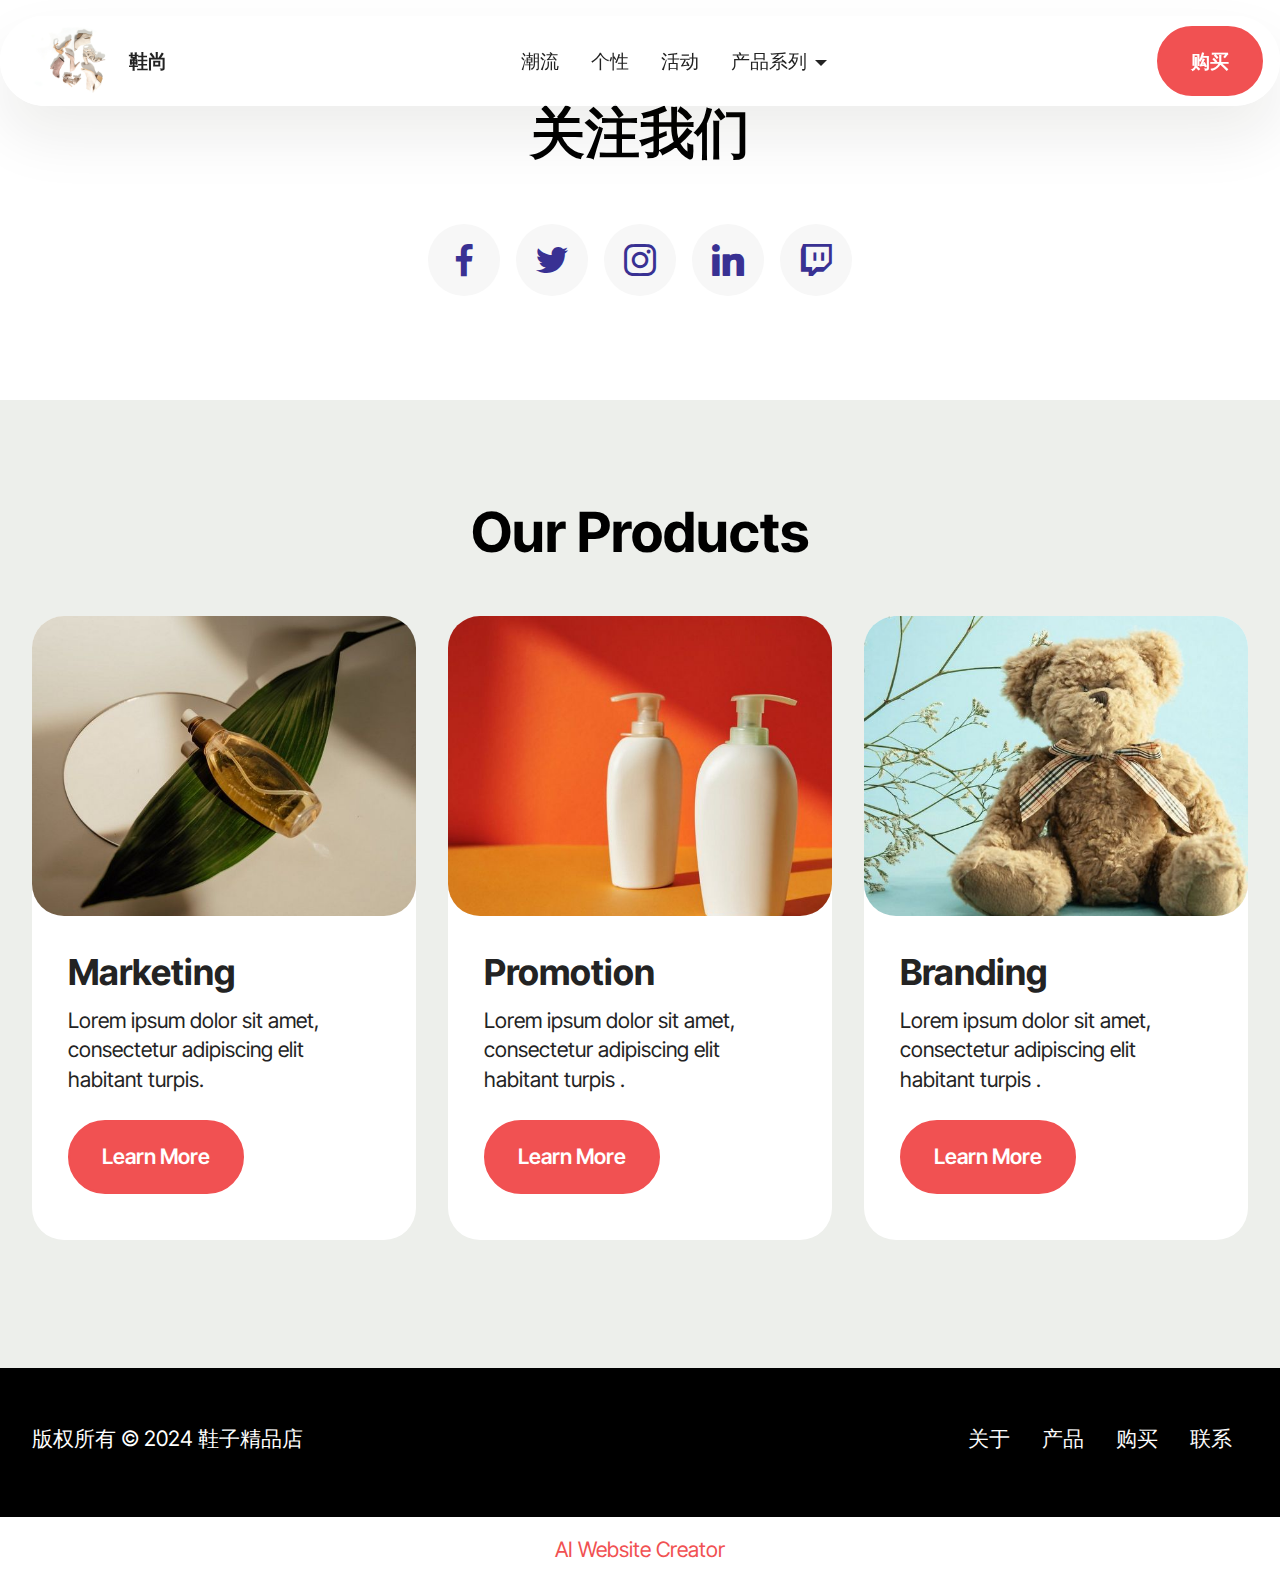
==== commit 4f2c34a2: "Add files via upload" ====
--- a/page1.html
+++ b/page1.html
@@ -24,7 +24,7 @@
   <link rel="stylesheet" href="assets/theme/css/style.css">
   <link rel="preload" href="https://fonts.googleapis.com/css2?family=Inter+Tight:wght@400;700&display=swap&display=swap" as="style" onload="this.onload=null;this.rel='stylesheet'">
   <noscript><link rel="stylesheet" href="https://fonts.googleapis.com/css2?family=Inter+Tight:wght@400;700&display=swap&display=swap"></noscript>
-  <link rel="preload" as="style" href="assets/mobirise/css/mbr-additional.css?v=5h6mQE"><link rel="stylesheet" href="assets/mobirise/css/mbr-additional.css?v=5h6mQE" type="text/css">
+  <link rel="preload" as="style" href="assets/mobirise/css/mbr-additional.css?v=ZSvSla"><link rel="stylesheet" href="assets/mobirise/css/mbr-additional.css?v=ZSvSla" type="text/css">
 
   
   
@@ -54,8 +54,7 @@
 				</div>
 			</button>
 			<div class="collapse navbar-collapse" id="navbarSupportedContent">
-				<ul class="navbar-nav nav-dropdown" data-app-modern-menu="true">
-					<li class="nav-item">
+				<ul class="navbar-nav nav-dropdown" data-app-modern-menu="true"><li class="nav-item">
 						<a class="nav-link link text-black display-4" href="https://mobiri.se">潮流</a>
 					</li>
 					<li class="nav-item">
@@ -63,8 +62,7 @@
 					</li>
 					<li class="nav-item">
 						<a class="nav-link link text-black display-4" href="https://mobiri.se">活动</a>
-					</li>
-				</ul>
+					</li><li class="nav-item dropdown"><a class="nav-link link text-black dropdown-toggle show display-4" href="https://mobiri.se" data-toggle="dropdown-submenu" data-bs-toggle="dropdown" data-bs-auto-close="outside" aria-expanded="false">产品系列</a><div class="dropdown-menu show" aria-labelledby="dropdown-668" data-bs-popper="none"><a class="text-black dropdown-item display-4" href="https://mobiri.se">女鞋</a><a class="text-black show dropdown-item display-4" href="https://mobiri.se">男鞋</a></div></li></ul>
 				
 				<div class="navbar-buttons mbr-section-btn">
 					<a class="btn btn-primary display-4" href="https://mobiri.se">购买</a>
@@ -219,7 +217,7 @@
             </div>
         </div>
     </div>
-</section><section class="display-7" style="padding: 0;align-items: center;justify-content: center;flex-wrap: wrap;    align-content: center;display: flex;position: relative;height: 4rem;"><a href="https://mobiri.se/3170842" style="flex: 1 1;height: 4rem;position: absolute;width: 100%;z-index: 1;"><img alt="" style="height: 4rem;" src="[data-uri]"></a><p style="margin: 0;text-align: center;" class="display-7">&#8204;</p><a style="z-index:1" href="https://mobirise.com/offline-website-builder.html">Offline Website Maker</a></section><script src="assets/bootstrap/js/bootstrap.bundle.min.js"></script>  <script src="assets/smoothscroll/smooth-scroll.js"></script>  <script src="assets/ytplayer/index.js"></script>  <script src="assets/dropdown/js/navbar-dropdown.js"></script>  <script src="assets/theme/js/script.js"></script>  
+</section><section class="display-7" style="padding: 0;align-items: center;justify-content: center;flex-wrap: wrap;    align-content: center;display: flex;position: relative;height: 4rem;"><a href="https://mobiri.se/3170842" style="flex: 1 1;height: 4rem;position: absolute;width: 100%;z-index: 1;"><img alt="" style="height: 4rem;" src="[data-uri]"></a><p style="margin: 0;text-align: center;" class="display-7">&#8204;</p><a style="z-index:1" href="https://mobirise.com/builder/ai-website-creator.html">AI Website Creator</a></section><script src="assets/bootstrap/js/bootstrap.bundle.min.js"></script>  <script src="assets/smoothscroll/smooth-scroll.js"></script>  <script src="assets/ytplayer/index.js"></script>  <script src="assets/dropdown/js/navbar-dropdown.js"></script>  <script src="assets/theme/js/script.js"></script>  
   
   
 </body>
